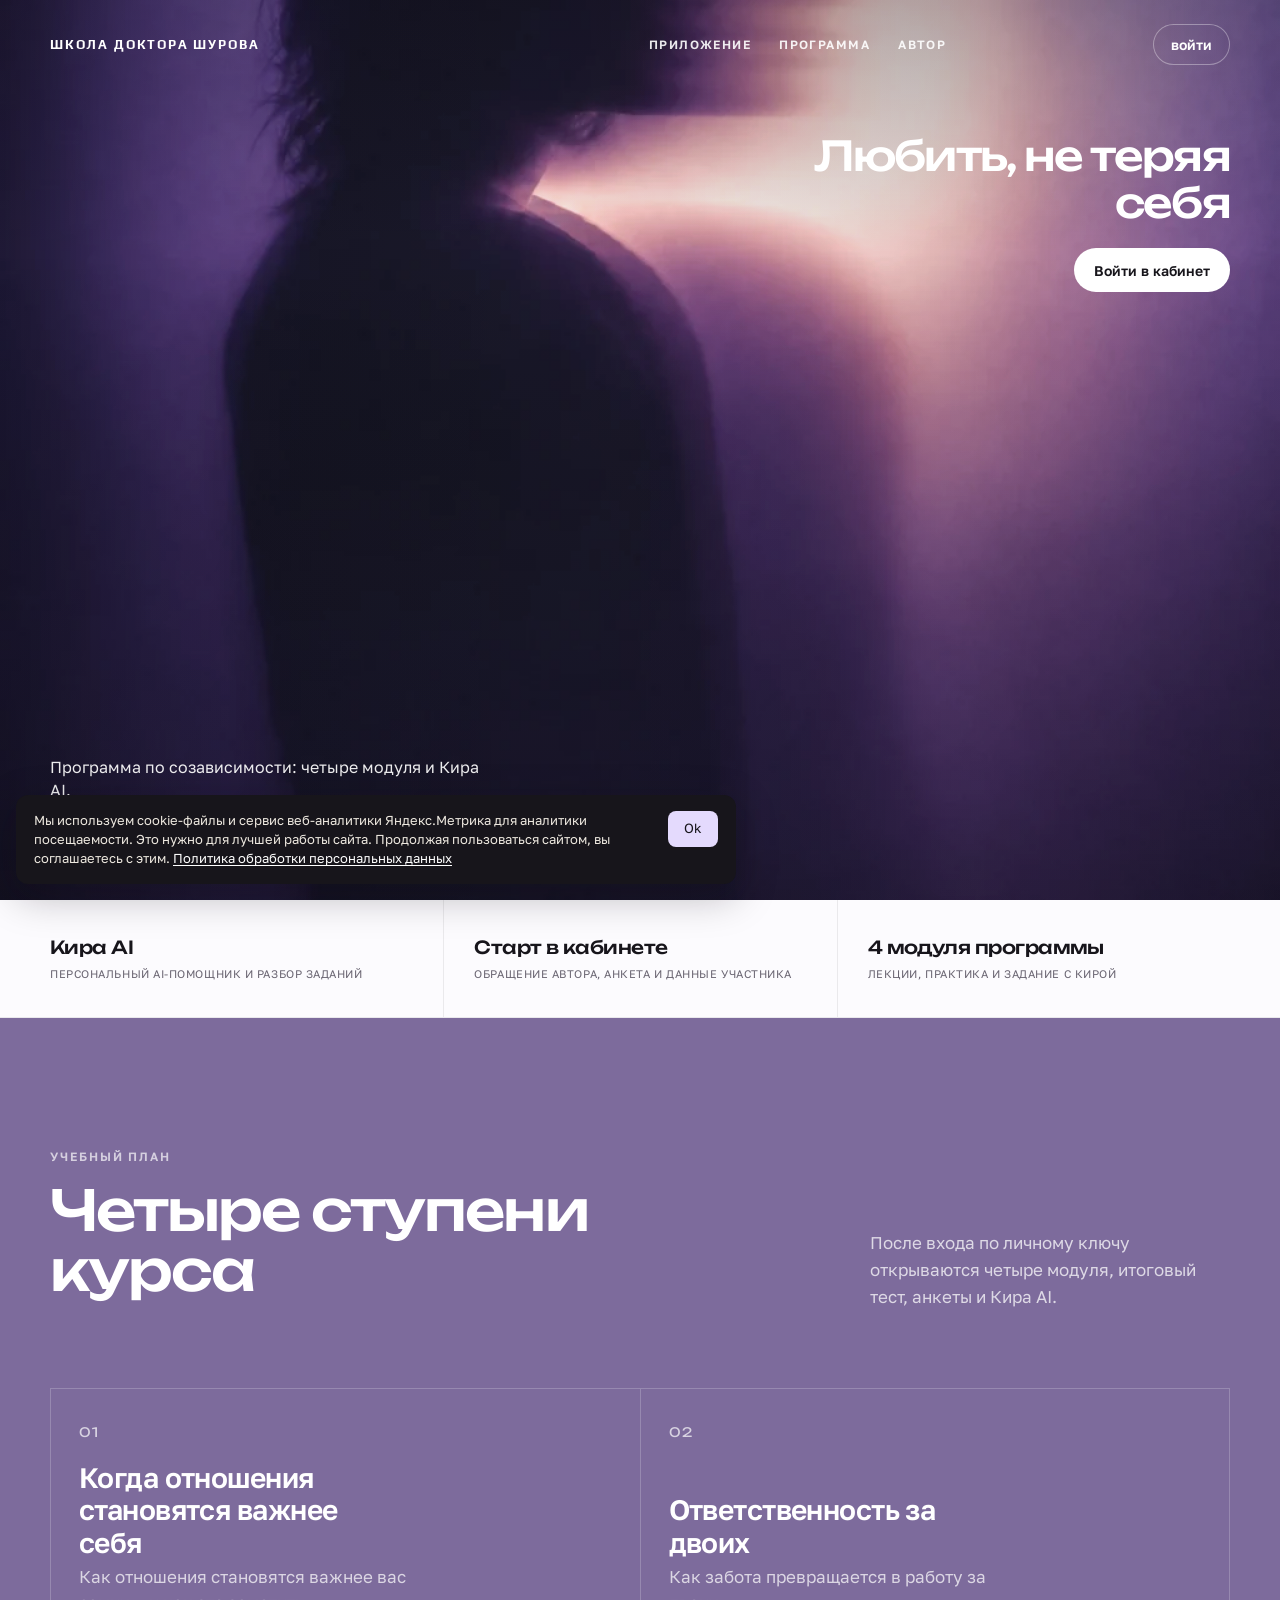
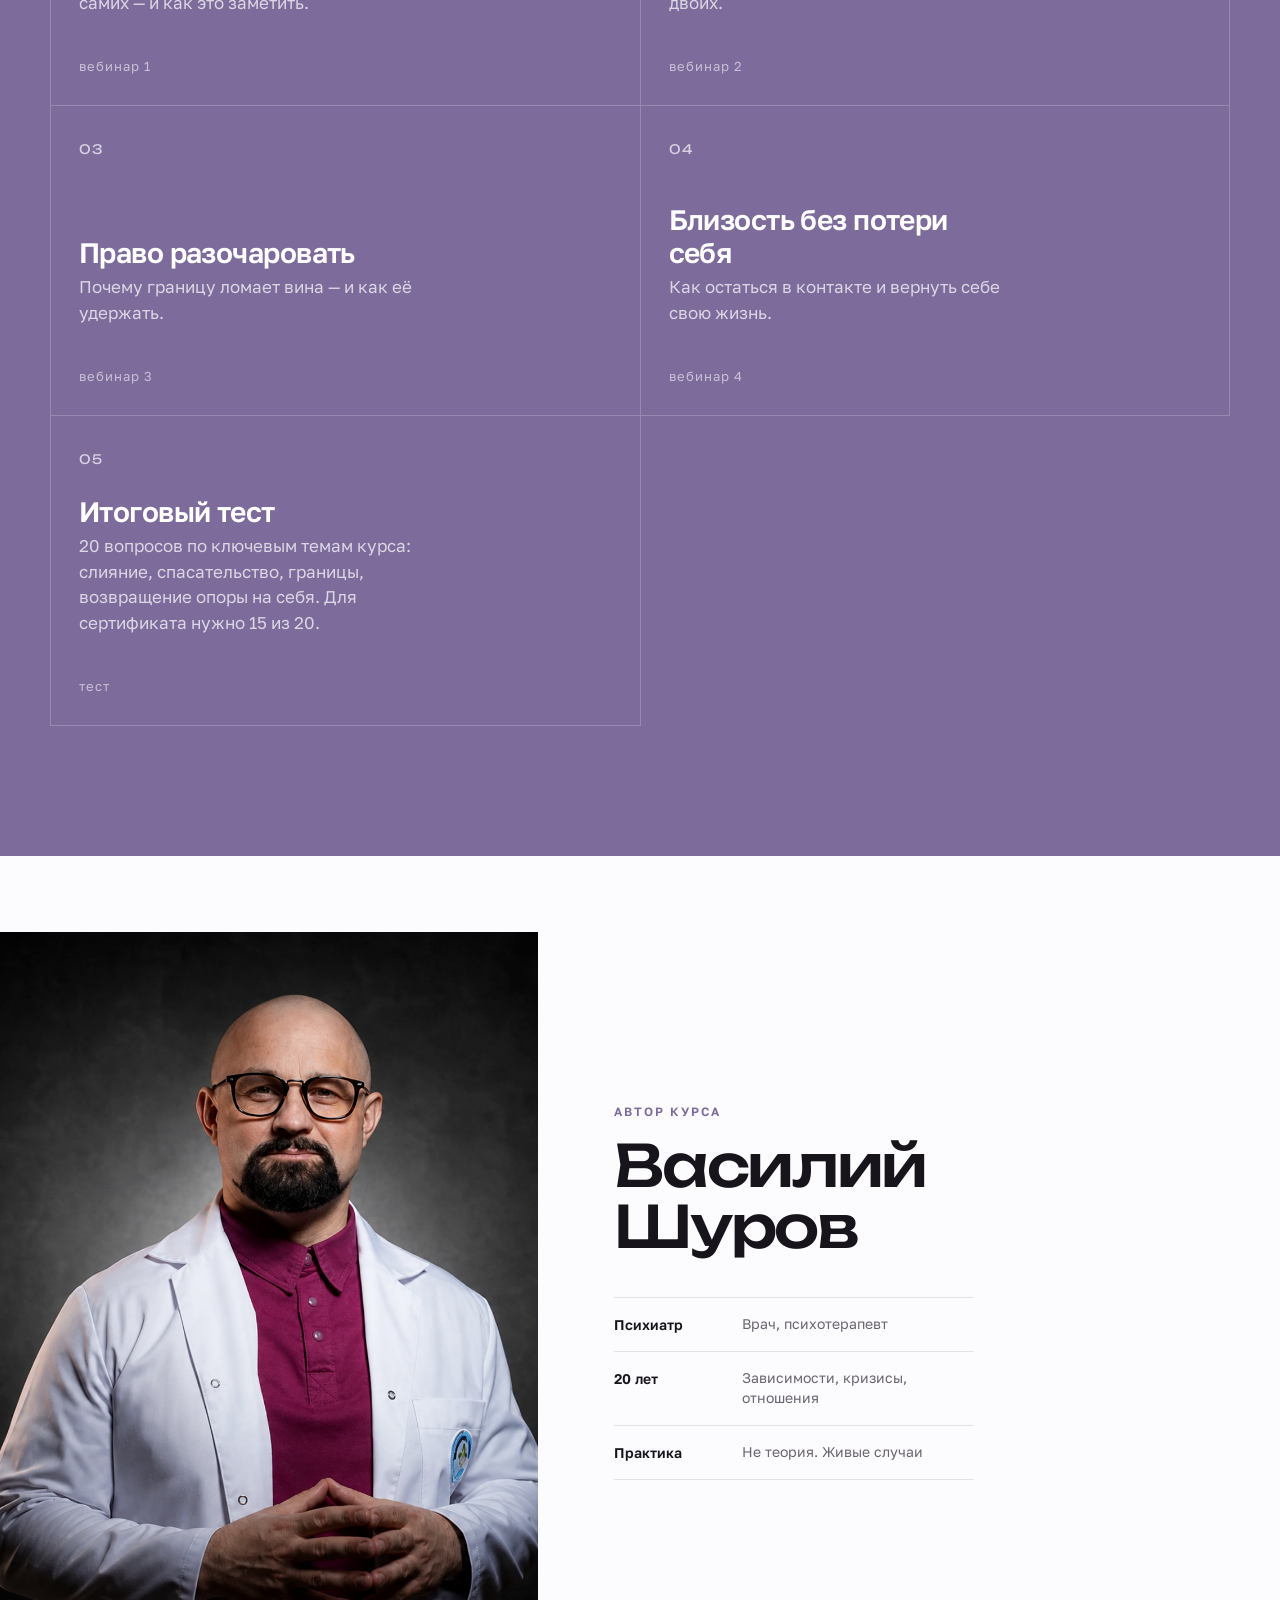
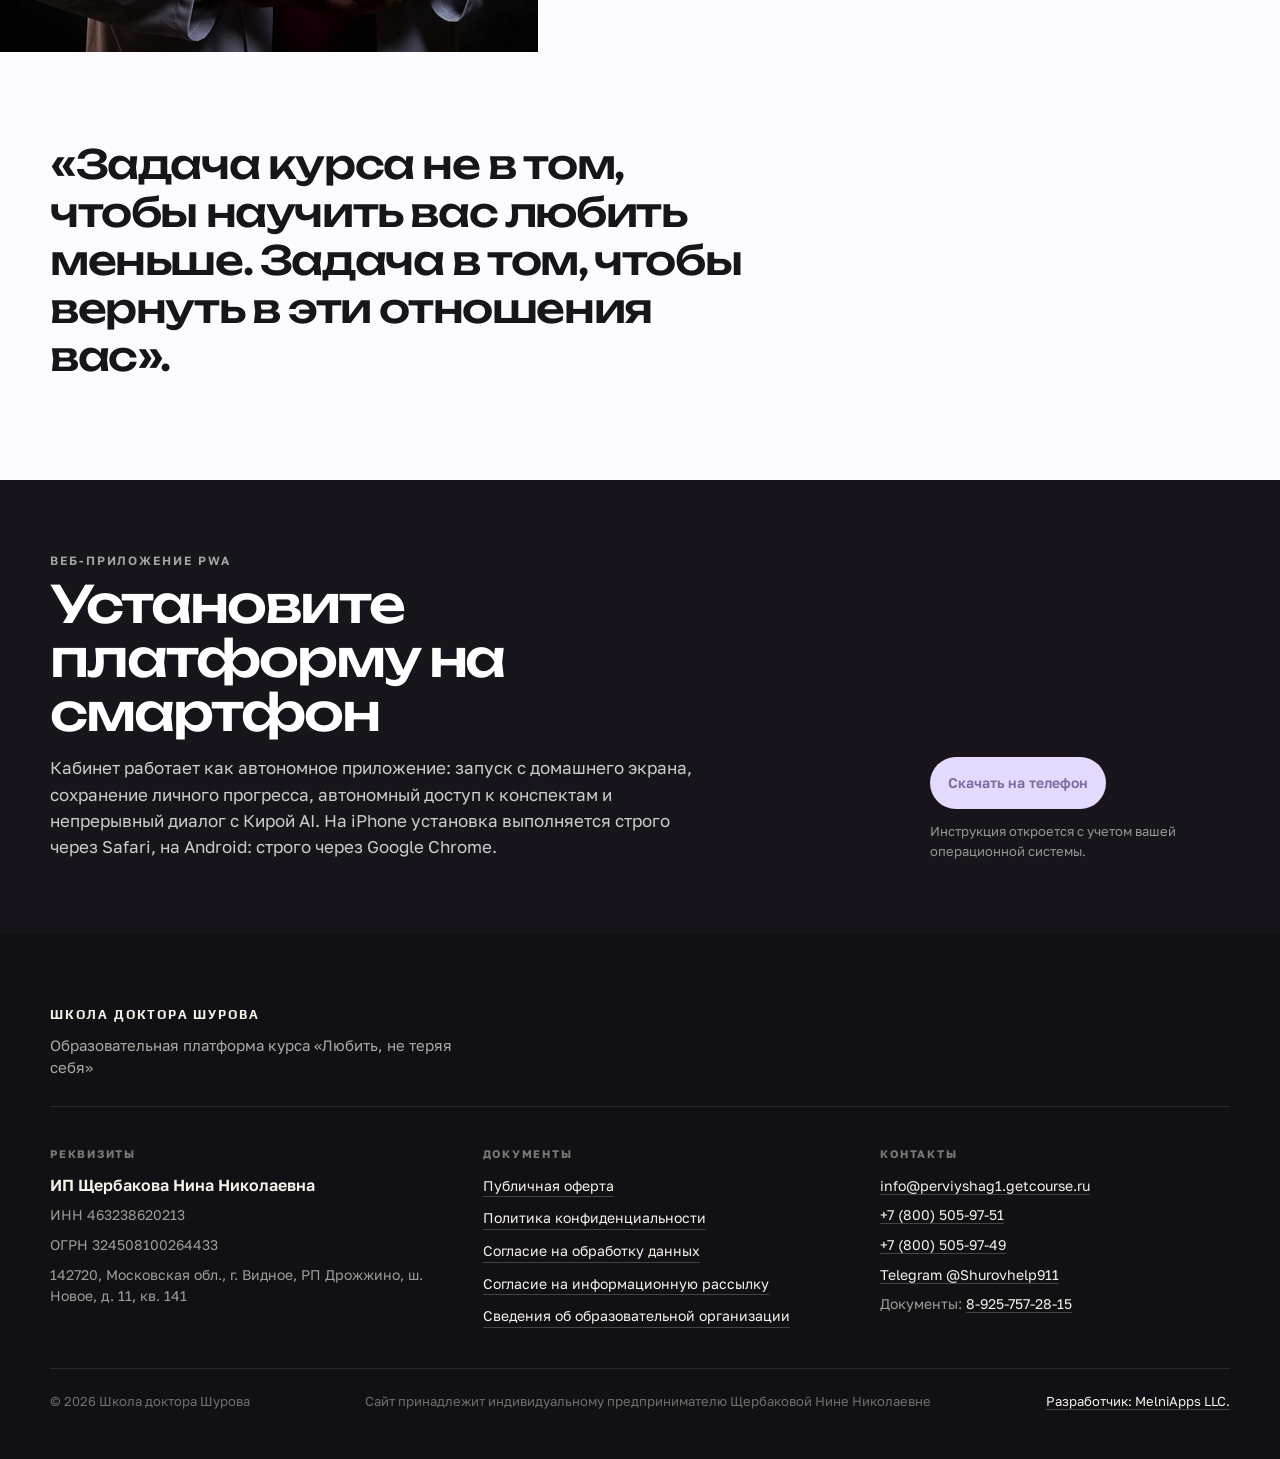
==== index.html @ 90d63944 "Держать поле ввода Киры над клавиатурой в PWA. Co-authored-by: Cursor <cursoragent@cursor.com>" ====
<!DOCTYPE html>
<html lang="ru">
<head>
  <meta charset="UTF-8" />
  <meta name="viewport" content="width=device-width, initial-scale=1.0, viewport-fit=cover, interactive-widget=resizes-content" />
  <link rel="preload" as="image" href="assets/hello-loop.jpg" />
  <link rel="preload" as="video" href="assets/hello-loop.mp4" type="video/mp4" />
  <meta name="theme-color" content="#ffffff" />
  <meta name="application-name" content="Школа Шурова" />
  <meta name="mobile-web-app-capable" content="yes" />
  <meta name="apple-mobile-web-app-capable" content="yes" />
  <meta name="apple-mobile-web-app-status-bar-style" content="default" />
  <meta name="apple-mobile-web-app-title" content="Школа Шурова" />
  <title>Школа доктора Шурова. Образовательная платформа</title>
  <meta name="description" content="Личный кабинет курса «Любить, не теряя себя»: четыре модуля, Кира AI и разбор домашних заданий." />
  <meta property="og:type" content="website" />
  <meta property="og:locale" content="ru_RU" />
  <meta property="og:site_name" content="Школа доктора Шурова" />
  <meta property="og:title" content="Любить, не теряя себя. Школа доктора Шурова" />
  <meta property="og:description" content="Личный кабинет курса. Четыре модуля, Кира AI и разбор домашних заданий." />
  <meta property="og:url" content="https://doctorshurov.ru/" />
  <meta property="og:image" content="https://doctorshurov.ru/og.jpg?v=3" />
  <meta property="og:image:secure_url" content="https://doctorshurov.ru/og.jpg?v=3" />
  <meta property="og:image:type" content="image/jpeg" />
  <meta property="og:image:width" content="1200" />
  <meta property="og:image:height" content="630" />
  <meta property="og:image:alt" content="Курс «Любить, не теряя себя». Школа доктора Шурова" />
  <meta name="twitter:card" content="summary_large_image" />
  <meta name="twitter:title" content="Любить, не теряя себя. Школа доктора Шурова" />
  <meta name="twitter:description" content="Личный кабинет курса. Четыре модуля, Кира AI и разбор домашних заданий." />
  <meta name="twitter:image" content="https://doctorshurov.ru/og.jpg?v=3" />
  <link rel="image_src" href="https://doctorshurov.ru/og.jpg?v=3" />
  <link rel="preconnect" href="https://fonts.googleapis.com" />
  <link rel="preconnect" href="https://fonts.gstatic.com" crossorigin />
  <script>
    (function () {
      if (location.hostname === "www.doctorshurov.ru") {
        location.replace("https://doctorshurov.ru/" + location.search + location.hash);
      }
    })();
    document.addEventListener("click", function (e) {
      var t = e.target && e.target.closest && e.target.closest("#logout");
      if (!t) return;
      try { localStorage.clear(); } catch (err) {}
      try { sessionStorage.clear(); } catch (err) {}
    }, true);
    (function () {
      function stop(e) { e.preventDefault(); }
      ["gesturestart", "gesturechange", "gestureend"].forEach(function (type) {
        document.addEventListener(type, stop, { passive: false });
      });
      var last = 0;
      document.addEventListener("touchend", function (e) {
        var now = Date.now();
        if (now - last < 350) stop(e);
        last = now;
      }, { passive: false });
    })();
  </script>
  <script src="config.js?v=7"></script>
  <link rel="manifest" href="/manifest.webmanifest" />
  <link rel="apple-touch-icon" sizes="180x180" href="/apple-touch-icon.png" />
  <link rel="apple-touch-icon" sizes="180x180" href="/assets/apple-touch-icon.png" />
  <link rel="icon" type="image/png" sizes="192x192" href="/assets/pwa-192.png" />
  <link href="https://fonts.googleapis.com/css2?family=Golos+Text:wght@400;500;600;700&family=Play:wght@400;700&family=Unbounded:wght@400;500;600;700&display=swap" rel="stylesheet" />
  <link rel="stylesheet" href="styles.css?v=76" />
</head>
<body>
  <div id="app"></div>
  <div class="pwa-layer" id="pwaLayer" hidden>
    <div class="pwa-sheet" role="dialog" aria-modal="true" aria-labelledby="pwaTitle">
      <button class="pwa-x" type="button" id="pwaClose" aria-label="Закрыть">закрыть</button>
      <p class="kicker">Автономное веб-приложение</p>
      <h2 id="pwaTitle">Установка платформы на смартфон</h2>
      <p class="pwa-lead">Кабинет работает как автономное веб-приложение: иконка на домашнем экране, полноэкранный режим, сохранение ответов и непрерывная работа с AI-тьютором Кирой AI.</p>
      <button class="btn" type="button" id="pwaNative" hidden>Установить сейчас</button>
      <p class="pwa-on-note" id="pwaStandalone" hidden>Платформа уже запущена как приложение с домашнего экрана.</p>
      <div class="pwa-cols">
        <article class="pwa-card" data-os="ios">
          <p class="pwa-os">iPhone · строго браузер Safari</p>
          <ol>
            <li>Откройте страницу в <b>Safari</b> (не Chrome, не внутри Telegram или других приложений).</li>
            <li>Нажмите кнопку <b>Поделиться</b> в нижней панели: квадрат со стрелкой вверх.</li>
            <li>Пролистайте меню и выберите <b>На экран «Домой»</b>.</li>
            <li>Включите переключатель <b>Открыть как веб-приложение</b> — без него iPhone откроет обычный Safari со строками браузера.</li>
            <li>Подтвердите кнопкой <b>Добавить</b> вверху справа.</li>
            <li>Закройте Safari и запускайте только иконку с домашнего экрана.</li>
          </ol>
        </article>
        <article class="pwa-card" data-os="android">
          <p class="pwa-os">Android · строго браузер Chrome</p>
          <ol>
            <li>Откройте страницу в <b>Google Chrome</b> (не во встроенном браузере соцсетей).</li>
            <li>Нажмите меню <b>три точки</b> в правом верхнем углу экрана.</li>
            <li>Выберите пункт <b>Установить приложение</b> или <b>Добавить на главный экран</b>.</li>
            <li>Подтвердите действие кнопкой <b>Установить</b>.</li>
            <li>Иконка программы появится среди ваших приложений на смартфоне.</li>
          </ol>
        </article>
      </div>
    </div>
  </div>
  <div class="cookie-bar" id="cookieBar" hidden>
    <p>Мы используем cookie-файлы и сервис веб-аналитики Яндекс.Метрика для аналитики посещаемости. Это нужно для лучшей работы сайта. Продолжая пользоваться сайтом, вы соглашаетесь с этим. <a href="https://tvoi-shag.online/docs/policy" target="_blank" rel="noopener">Политика обработки персональных данных</a></p>
    <button type="button" id="cookieOk">Ok</button>
  </div>
  <script src="course.js?v=24"></script>
  <script src="app.js?v=92"></script>
</body>
</html>
---- styles.css ----
:root {
  --aura: #c6b9ee;
  --violet: #7d6b9c;
  --violet-dark: #5c4b7a;
  --ink: #17151b;
  --mute: #6a6572;
  --line: rgba(23, 21, 27, 0.1);
  --line-dark: rgba(255, 255, 255, 0.14);
  --paper: #ffffff;
  --white: #f6f2ea;
  --snow: #fcfbfe;
  --night: #0e0c12;
  --fog: #eee9e0;
  --glass: rgba(15, 14, 18, 0.68);
  --display: "Unbounded", Arial, sans-serif;
  --serif: "Unbounded", Arial, sans-serif;
  --sans: "Golos Text", Arial, sans-serif;
  --gutter: max(32px, calc((100vw - 1180px) / 2));
}

* { box-sizing: border-box; }
html { scroll-behavior: smooth; overflow-x: hidden; background: #17151b; }
html:has(.app),
html:has(.app) body { background: #f7f4ee; }
html, body {
  margin: 0;
  min-height: 100%;
  color: var(--white);
  touch-action: pan-x pan-y;
}
body {
  font-family: var(--sans);
  font-size: 17px;
  line-height: 1.5;
  overflow-x: hidden;
  background: #17151b;
  -webkit-font-smoothing: antialiased;
  -webkit-text-size-adjust: 100%;
  overscroll-behavior-y: none;
}
button, input, textarea, select, a, label {
  font-family: inherit;
  font-weight: inherit;
  line-height: inherit;
  color: inherit;
  touch-action: manipulation;
}
input, textarea, select {
  font-size: 16px;
  touch-action: pan-y;
}
a { color: inherit; text-decoration: none; }
p { margin: 0 0 12px; }
h1, h2 {
  font-family: var(--display);
  font-weight: 500;
  letter-spacing: -0.04em;
  line-height: 1.08;
  margin: 0;
}
h3 {
  font-family: var(--sans);
  font-weight: 600;
  letter-spacing: -0.02em;
  line-height: 1.2;
  margin: 0;
}

.inner { width: min(920px, calc(100% - 48px)); margin: 0 auto; }
.kicker {
  margin: 0 0 14px;
  font-size: 12px;
  letter-spacing: 0.16em;
  text-transform: uppercase;
  color: var(--aura);
  font-weight: 600;
}
.lead { max-width: 34em; color: rgba(246, 243, 255, 0.78); }
.fine { font-size: 13px; color: var(--mute); }
.fine a { text-decoration: underline; text-underline-offset: 3px; }

.hero {
  position: relative;
  min-height: 100vh;
  min-height: 100dvh;
  display: flex;
  flex-direction: column;
  align-items: center;
  justify-content: space-between;
  padding: 22px 16px 28px;
  overflow: hidden;
  color: #fff;
}
.hero-bg {
  position: absolute;
  inset: 0;
  width: 100%;
  height: 100%;
  object-fit: cover;
  object-position: 55% 40%;
}
.hero-shade {
  position: absolute;
  inset: 0;
  background:
    linear-gradient(180deg, rgba(10, 9, 14, 0.28) 0%, rgba(10, 9, 14, 0.18) 40%, rgba(10, 9, 14, 0.62) 100%),
    linear-gradient(90deg, rgba(176, 166, 223, 0.18), transparent 42%);
}
.glass, .hero-center, .dock { position: relative; z-index: 1; }

.glass {
  display: flex;
  align-items: center;
  gap: 22px;
  padding: 10px 10px 10px 20px;
  border-radius: 999px;
  background: rgba(255, 255, 255, 0.14);
  backdrop-filter: blur(18px);
  -webkit-backdrop-filter: blur(18px);
  box-shadow: inset 0 0 0 1px rgba(255, 255, 255, 0.22);
}
.brand { font-weight: 600; letter-spacing: -0.02em; }
.glass nav { display: flex; gap: 18px; font-size: 14px; color: rgba(255, 255, 255, 0.86); }
.glass nav a:hover { color: #fff; }

.hero-center { text-align: center; padding: 8vh 16px 0; }
.hero-center h1 {
  font-size: clamp(48px, 8vw, 104px);
  font-weight: 500;
  color: #fff;
  text-shadow: 0 8px 40px rgba(10, 9, 14, 0.35);
}
.hero-center em {
  font-style: italic;
  font-weight: 500;
}
.hero-center p {
  margin: 18px 0 0;
  font-size: 16px;
  color: rgba(255, 255, 255, 0.86);
}

.dock {
  display: flex;
  align-items: center;
  gap: 10px;
  width: min(560px, calc(100% - 24px));
  padding: 8px 8px 8px 20px;
  border-radius: 999px;
  background: rgba(14, 13, 18, 0.58);
  backdrop-filter: blur(20px);
  -webkit-backdrop-filter: blur(20px);
  box-shadow: inset 0 0 0 1px rgba(255, 255, 255, 0.14);
}
.dock p { margin: 0; flex: 1; font-size: 14px; color: rgba(255, 255, 255, 0.8); }
.dock input {
  flex: 1;
  min-width: 0;
  border: 0;
  background: transparent;
  outline: none;
  color: #fff;
  padding: 10px 0;
  font-size: 16px;
}
.dock input::placeholder { color: rgba(255, 255, 255, 0.55); }

.btn {
  display: inline-flex;
  align-items: center;
  justify-content: center;
  border: 0;
  border-radius: 999px;
  min-height: 42px;
  padding: 10px 18px;
  background: var(--ink);
  color: #fff;
  font-size: 14px;
  font-weight: 600;
  cursor: pointer;
  white-space: nowrap;
}
.btn.light { background: #fff; color: var(--ink); }
.btn.light:hover { background: var(--aura); }
.btn.ghost {
  background: transparent;
  color: #fff;
  box-shadow: inset 0 0 0 1px rgba(255, 255, 255, 0.35);
}
.btn.ghost:hover { background: rgba(255, 255, 255, 0.12); }
.btn:disabled { opacity: 0.45; cursor: default; }

.strip { background: var(--night); }
.strip .inner {
  display: grid;
  grid-template-columns: repeat(3, 1fr);
  gap: 0;
  padding: 28px 0;
}
.strip p { margin: 0; color: var(--mute); font-size: 14px; }
.strip b { color: var(--white); font-weight: 600; }

.block { padding: 88px 0; background: var(--paper); }
.block.dim { background: #12111a; }
.block h2 { font-size: clamp(36px, 5vw, 64px); max-width: 14ch; margin-bottom: 18px; }

.voices { list-style: none; padding: 0; margin: 36px 0 0; }
.voices li {
  padding: 20px 0;
  border-top: 1px solid var(--line);
  font-family: var(--serif);
  font-size: clamp(22px, 3vw, 32px);
  font-style: italic;
  line-height: 1.25;
  max-width: 20em;
}
.voices li:last-child { border-bottom: 1px solid var(--line); }

.mods { list-style: none; padding: 0; margin: 40px 0 0; }
.mods li {
  display: grid;
  grid-template-columns: 56px 1fr;
  gap: 18px;
  padding: 22px 0;
  border-top: 1px solid var(--line);
}
.mods li:last-child { border-bottom: 1px solid var(--line); }
.mods span { font-size: 13px; color: var(--aura); letter-spacing: 0.08em; padding-top: 6px; }
.mods h3 { font-size: 28px; margin-bottom: 6px; }
.mods p { margin: 0; color: var(--mute); }

.foot { padding: 28px 0 40px; color: var(--mute); font-size: 13px; }
.foot .inner { display: flex; justify-content: space-between; gap: 16px; }

.nav.thin {
  display: flex;
  align-items: center;
  justify-content: space-between;
  padding: 20px 24px;
}
.nav.thin .brand { color: var(--white); }
.text-link {
  border: 0;
  background: none;
  padding: 0;
  font-size: 13px;
  color: var(--mute);
  cursor: pointer;
}
.step-count { font-size: 12px; letter-spacing: 0.12em; text-transform: uppercase; color: var(--mute); }

.flow { min-height: 100vh; display: flex; flex-direction: column; background: var(--paper); color: var(--white); }
.flow-bar { height: 2px; background: rgba(255, 255, 255, 0.08); }
.flow-bar > i { display: block; height: 100%; background: var(--aura); }
.flow-main { width: min(680px, calc(100% - 40px)); margin: 48px auto 80px; }
.flow-main h1 { font-size: clamp(40px, 7vw, 72px); margin-bottom: 16px; }
.flow-main .lead { color: var(--mute); }
.flow .btn { background: var(--aura); color: var(--ink); }
.flow .btn.ghost { background: transparent; color: var(--white); box-shadow: inset 0 0 0 1px rgba(255,255,255,0.25); }
.actions {
  display: flex;
  flex-direction: row-reverse;
  flex-wrap: wrap;
  justify-content: flex-end;
  align-items: center;
  gap: 8px 18px;
  margin-top: 8px;
}
.flow .actions .text-link {
  min-height: 44px;
  color: rgba(246, 242, 234, 0.62);
}

.stack-form { display: flex; flex-direction: column; gap: 16px; margin-top: 28px; }
.stack-form label {
  display: flex;
  flex-direction: column;
  gap: 8px;
  font-size: 12px;
  letter-spacing: 0.12em;
  text-transform: uppercase;
  color: var(--mute);
}
.stack-form input,
.hw textarea,
.chat-in input {
  width: 100%;
  border: 0;
  border-bottom: 1px solid rgba(255, 255, 255, 0.22);
  border-radius: 0;
  padding: 12px 0;
  background: transparent;
  outline: none;
}
.choices { display: flex; flex-direction: column; gap: 8px; }
.choice {
  text-align: left;
  padding: 18px 16px;
  background: rgba(255, 255, 255, 0.04);
  border: 1px solid var(--line);
  border-radius: 16px;
  cursor: pointer;
}
.choice strong { display: block; font-size: 18px; margin-bottom: 4px; }
.choice span { display: block; font-size: 14px; color: var(--mute); }
.choice.on { background: var(--aura); color: var(--ink); border-color: var(--aura); }
.choice.on span { color: var(--ink); }
.price-line { font-family: var(--serif); font-size: 48px; margin: 8px 0 16px; }
.pay-points { list-style: none; padding: 0; margin: 0 0 28px; color: var(--mute); }

.app { min-height: 100vh; display: flex; flex-direction: column; background: #f6f3ff; color: var(--ink); }
.body { display: grid; grid-template-columns: 280px 1fr; flex: 1; }
.top {
  display: flex;
  align-items: center;
  gap: 20px;
  padding: 16px 24px;
  background: var(--night);
  color: var(--fog);
}
.top .brand { color: var(--fog); }
.top-titles { margin-right: auto; font-size: 13px; color: rgba(246, 243, 255, 0.7); }
.text-link.light { color: var(--fog); }

.side {
  background: #fff;
  border-right: 1px solid rgba(22, 20, 31, 0.08);
  padding: 22px 16px 36px;
}
.userbar { font-size: 12px; color: var(--mute); padding: 0 8px 16px; }
.progress { margin: 0 8px 22px; }
.progress .meta {
  display: flex;
  justify-content: space-between;
  font-size: 11px;
  letter-spacing: 0.08em;
  text-transform: uppercase;
  color: var(--mute);
  margin-bottom: 8px;
}
.bar { height: 3px; background: rgba(22, 20, 31, 0.1); }
.bar > i { display: block; height: 100%; background: var(--aura); }
.nav-mod { padding: 12px 8px 16px; border-top: 1px solid rgba(22, 20, 31, 0.08); }
.nav-mod .n { font-size: 11px; letter-spacing: 0.1em; text-transform: uppercase; color: var(--mute); }
.nav-mod .t { font-family: var(--serif); font-size: 20px; margin: 6px 0 10px; }
.lessons a { display: flex; align-items: center; gap: 10px; padding: 8px 0; font-size: 14px; }
.lessons a.on { font-weight: 700; }
.dot {
  width: 8px; height: 8px;
  border-radius: 50%;
  background: transparent;
  box-shadow: inset 0 0 0 1px var(--ink);
  flex: 0 0 8px;
}
.dot.done { background: var(--aura); box-shadow: none; }
.side-foot { padding: 16px 8px; }
.side-foot a { font-size: 13px; }
.side-foot a.on { font-weight: 700; }
.portrait { margin: 16px 8px 0; }
.portrait img {
  display: block;
  width: 100%;
  height: 200px;
  object-fit: cover;
  object-position: 50% 12%;
}
.portrait .cap { padding: 10px 0 0; font-size: 12px; color: var(--mute); }
.portrait .cap b { display: block; color: var(--ink); margin-bottom: 2px; }

.main { padding: 36px 48px 80px; max-width: 860px; }
.crumb { font-size: 12px; letter-spacing: 0.12em; text-transform: uppercase; color: var(--mute); margin: 0 0 12px; }
.main h2 { font-size: clamp(32px, 4vw, 48px); margin-bottom: 10px; }
.lede { color: var(--mute); margin: 0 0 28px; }

.video {
  aspect-ratio: 16 / 9;
  background: var(--night);
  color: var(--fog);
  display: grid;
  place-items: center;
  margin-bottom: 36px;
  position: relative;
  border-radius: 18px;
  overflow: hidden;
}
.video.is-live { display: block; }
.video.is-live::before,
.video.is-live .play,
.video.is-live .video-meta {
  content: none;
  display: none !important;
  pointer-events: none;
}
.video.is-live video {
  position: relative;
  z-index: 3;
  display: block;
  width: 100%;
  height: auto;
  min-height: 180px;
  aspect-ratio: 16 / 9;
  object-fit: cover;
  background: #1a1418;
  pointer-events: auto;
}
.video.is-live video::-webkit-media-controls-download-button,
.video.is-live video::-internal-media-controls-download-button {
  display: none !important;
}
.video .play {
  position: absolute;
  top: 50%;
  left: 50%;
  width: 72px;
  height: 72px;
  margin: -36px 0 0 -36px;
  border: 1px solid rgba(255, 255, 255, 0.7);
  border-radius: 50%;
  display: grid;
  place-items: center;
  background: rgba(255, 255, 255, 0.08);
  backdrop-filter: blur(12px);
  -webkit-backdrop-filter: blur(12px);
  color: var(--fog);
  z-index: 2;
}
.video .play svg {
  width: 22px;
  height: 22px;
  margin-left: 3px;
  fill: currentColor;
}
.video .play::before { content: none; }
.video .cap {
  position: absolute; left: 20px; bottom: 16px;
  margin: 0;
  font-size: 12px;
  letter-spacing: 0.1em;
  text-transform: uppercase;
}

.section { margin-bottom: 40px; }
.section h3 { font-size: 28px; margin-bottom: 14px; }
.lecture p { margin: 0 0 16px; font-size: 17px; line-height: 1.7; max-width: 40em; }

.hw { padding-top: 8px; }
.hw .ask,
.hw-kira-page .ask { font-size: 18px; margin: 0 0 8px; }
.hw .hint,
.hw-kira-page .hint { font-size: 14px; color: var(--mute); margin: 0 0 16px; }
.hw-kira-page .chat-log { min-height: 240px; }
.hw textarea {
  min-height: 140px;
  resize: vertical;
  border: 1px solid rgba(22, 20, 31, 0.12);
  padding: 12px;
  color: var(--ink);
}
.app .chat-in input,
.app .stack-form input { color: var(--ink); border-bottom-color: rgba(22, 20, 31, 0.16); }
.row { display: flex; gap: 10px; flex-wrap: wrap; margin-top: 14px; }
.app .btn { background: var(--ink); color: #fff; }
.app .btn.ghost { background: transparent; color: var(--ink); box-shadow: inset 0 0 0 1px rgba(22, 20, 31, 0.2); }
.review { margin-top: 22px; padding-top: 18px; border-top: 1px solid rgba(22, 20, 31, 0.08); }
.review .tag { font-size: 12px; letter-spacing: 0.12em; text-transform: uppercase; margin-bottom: 8px; color: var(--mute); }

.chat-wrap { border-top: 1px solid rgba(22, 20, 31, 0.08); min-height: 58vh; display: flex; flex-direction: column; }
.chat-log { flex: 1; overflow: auto; padding: 22px 0; display: flex; flex-direction: column; gap: 14px; }
.msg { max-width: 72%; }
.msg .who { font-size: 11px; letter-spacing: 0.08em; text-transform: uppercase; color: var(--mute); margin-bottom: 4px; }
.msg .bubble { background: #fff; padding: 10px 12px; border-radius: 14px; white-space: pre-wrap; }
.msg.me { align-self: flex-end; text-align: right; }
.msg.me .bubble { background: var(--ink); color: var(--fog); }
.msg-next {
  display: inline-flex;
  align-items: center;
  margin-top: 8px;
  padding: 7px 12px;
  border-radius: 999px;
  background: #e7e0f7;
  color: #3d344f;
  font-size: 13px;
  font-weight: 600;
  line-height: 1.2;
}
.chat-in { display: flex; gap: 10px; padding: 14px 0; border-top: 1px solid rgba(22, 20, 31, 0.08); }
.gpt-in { border-top: 0; padding-top: 8px; }
.gpt-box {
  display: flex;
  flex-wrap: nowrap;
  align-items: flex-end;
  gap: 8px;
  width: 100%;
  padding: 10px 10px 10px 16px;
  border-radius: 22px;
  background: #fff;
  box-shadow: 0 0 0 1px rgba(23, 21, 27, 0.1);
}
.gpt-box textarea {
  flex: 1 1 auto;
  width: 0;
  min-width: 0;
  min-height: 24px;
  max-height: 140px;
  margin: 0;
  padding: 6px 0;
  border: 0;
  resize: none;
  background: transparent;
  color: var(--ink);
  font-size: 16px;
  line-height: 1.4;
  outline: none;
}
.gpt-send {
  flex: 0 0 36px;
  width: 36px;
  height: 36px;
  border: 0;
  border-radius: 50%;
  background: #17151b;
  color: #fff;
  display: grid;
  place-items: center;
  cursor: pointer;
  padding: 0;
}
.gpt-send svg { width: 18px; height: 18px; }

@media (max-width: 860px) {
  .glass nav { display: none; }
  .hero-center { padding-top: 12vh; }
  .strip .inner { grid-template-columns: 1fr; gap: 12px; }
  .body { grid-template-columns: 1fr; }
  .main { padding: 24px 18px 64px; }
  .portrait { display: none; }
  .dock { width: calc(100% - 16px); }
}

/* 2026 editorial system */
html, body { background: var(--snow); color: var(--ink); }
.site { overflow: clip; }
.inner { width: min(1180px, calc(100% - 64px)); }
.brand-lockup { display: inline-flex; align-items: center; gap: 12px; min-width: 0; }
.brand-mark {
  width: 42px;
  height: 42px;
  display: grid;
  place-items: center;
  overflow: hidden;
  border-radius: 10px;
  background: rgba(255,255,255,.94);
}
.brand-mark img { width: 62px; height: auto; display: block; }
.brand-copy { display: flex; flex-direction: column; min-width: 0; }
.brand-copy b { font-size: 13px; line-height: 1.15; font-weight: 600; letter-spacing: -.01em; }
.brand-copy small { margin-top: 3px; font-size: 9px; line-height: 1; font-weight: 500; letter-spacing: .12em; text-transform: uppercase; opacity: .54; }
.brand-lockup.is-light { color: #fff; }

.hero {
  min-height: 100vh;
  min-height: 100dvh;
  align-items: stretch;
  padding: 0;
  isolation: isolate;
}
.hero-bg { object-position: 28% 50%; filter: saturate(1.05) contrast(1.04); }
.hero-shade {
  background:
    linear-gradient(90deg, rgba(8,6,12,.18) 0%, transparent 42%, rgba(8,6,12,.12) 100%),
    linear-gradient(180deg, rgba(8,6,12,.2) 0%, transparent 28%, rgba(8,6,12,.28) 100%);
}
.hero-east,
.hero-west { position: absolute; z-index: 2; }
.hero-east {
  top: 132px;
  right: max(40px, calc((100vw - 1180px) / 2));
  max-width: min(440px, 46vw);
  text-align: right;
}
.hero-east h1 {
  margin: 0 0 22px;
  max-width: none;
  font-size: clamp(26px, 2.8vw, 40px);
  font-weight: 500;
  line-height: 1.15;
  letter-spacing: -0.04em;
  text-shadow: none;
}
.hero-east .btn { min-height: 44px; padding: 10px 20px; }
.hero-west {
  left: max(40px, calc((100vw - 1180px) / 2));
  bottom: 48px;
  max-width: 420px;
}
.hero-west p {
  margin: 0 0 16px;
  font-size: 16px;
  line-height: 1.45;
  color: rgba(255,255,255,.9);
}
.chips { display: flex; flex-wrap: wrap; gap: 8px; }
.chips a,
.chips span {
  display: inline-flex;
  align-items: center;
  min-height: 34px;
  padding: 6px 12px;
  border-radius: 8px;
  background: rgba(10, 8, 14, .38);
  backdrop-filter: blur(14px);
  -webkit-backdrop-filter: blur(14px);
  color: #fff;
  font-size: 13px;
  font-weight: 500;
}
.chips a:hover { background: rgba(10, 8, 14, .55); }
.glass {
  position: fixed;
  top: 0;
  left: 0;
  right: 0;
  z-index: 20;
  width: 100%;
  margin: 0;
  justify-content: space-between;
  padding: 22px max(32px, calc((100vw - 1180px) / 2));
  border-radius: 0;
  background: transparent;
  border: 0;
  box-shadow: none;
  backdrop-filter: none;
  -webkit-backdrop-filter: none;
  transition: background .35s ease, padding .35s ease;
}
.glass.is-scrolled {
  padding-block: 14px;
  background: #fff;
  color: var(--ink);
  box-shadow: 0 1px 0 rgba(23, 21, 27, .08);
}
.glass.is-scrolled .brand-lockup,
.glass.is-scrolled .brand-copy { color: var(--ink); }
.glass.is-scrolled .brand-mark img { filter: none; }
.glass.is-scrolled nav { color: var(--ink); }
.glass.is-scrolled nav a:hover { color: var(--ink); }
.glass.is-scrolled nav a::after { background: var(--ink); }
.glass.is-scrolled .btn.ghost {
  color: var(--ink);
  box-shadow: inset 0 0 0 1px rgba(23, 21, 27, .22);
}
.glass.is-scrolled .btn.ghost:hover { background: rgba(23, 21, 27, .05); }
.glass .brand { margin-right: auto; }
.glass .brand-mark { background: transparent; }
.glass .brand-mark img { filter: brightness(0) invert(1); }
.glass nav { margin: 0 auto; gap: 30px; }
.glass nav a { position: relative; font-size: 12px; letter-spacing: .02em; }
.glass nav a::after { content: ""; position: absolute; left: 0; right: 100%; bottom: -5px; height: 1px; background: #fff; transition: right .25s ease; }
.glass nav a:hover::after { right: 0; }
.glass .btn { min-height: 40px; padding-inline: 17px; }

.btn i { margin-left: 10px; font-style: normal; font-size: 16px; font-weight: 400; }

.strip {
  background: var(--snow);
  color: var(--ink);
  border-top: 0;
  border-bottom: 1px solid rgba(23, 21, 27, .08);
}
.strip .inner { padding: 0; }
.strip p {
  display: flex;
  flex-direction: column;
  gap: 5px;
  padding: 34px 30px;
  border-left: 1px solid rgba(23, 21, 27, .08);
  color: var(--mute);
}
.strip p:first-child { border-left: 0; padding-left: 0; }
.strip p:last-child { border-right: 0; padding-right: 0; }
.strip b { font-family: var(--display); font-size: 18px; font-weight: 500; letter-spacing: -.03em; color: var(--ink); }
.strip span { font-size: 11px; letter-spacing: .05em; text-transform: uppercase; color: var(--mute); }

.welcome-film {
  padding: 104px 0 88px;
  background: #17151b;
  color: #eee9e0;
}
.welcome-film .inner {
  width: min(1100px, calc(100% - 48px));
  margin: 0 auto;
}
.welcome-film .kicker {
  margin: 0 0 14px;
  color: #e4dafd;
}
.welcome-film h2 {
  max-width: 14ch;
  margin: 0;
  font-family: var(--display);
  font-size: clamp(36px, 4.4vw, 56px);
  line-height: 1.08;
  letter-spacing: -.035em;
  color: #f6f2ea;
}
.welcome-film .lead {
  max-width: 36em;
  margin: 16px 0 32px;
  color: rgba(246, 242, 234, .68);
  font-size: 16px;
  line-height: 1.55;
}
.welcome-film .video { margin: 0; }

.block {
  padding: 130px 0;
  background: var(--snow);
  color: var(--ink);
}
.block .kicker { color: var(--violet); }
.block .lead { color: #5b5663; }
.block h2 { font-size: clamp(36px, 4.4vw, 56px); line-height: 1.08; letter-spacing: -.035em; color: var(--ink); }
.audience {
  padding: 96px 0 110px;
  background: var(--snow);
  color: var(--ink);
}
.audience .kicker { margin: 0 0 18px; color: var(--violet); }
.audience-head {
  display: grid;
  grid-template-columns: minmax(0, 1.2fr) minmax(220px, .7fr);
  gap: 48px;
  align-items: end;
  margin-bottom: 56px;
}
.audience-note {
  margin: 0;
  max-width: 28em;
  font-size: 15px;
  line-height: 1.55;
  color: #6a6570;
}
.audience h2 {
  max-width: 12ch;
  margin: 0;
  font-size: clamp(32px, 4.4vw, 54px);
}
.audience-voices {
  list-style: none;
  margin: 0;
  padding: 0;
  border-top: 1px solid rgba(23, 21, 27, .1);
}
.audience-voices li {
  display: grid;
  grid-template-columns: 72px minmax(0, 1fr);
  gap: 24px;
  align-items: baseline;
  padding: 26px 0;
  border-bottom: 1px solid rgba(23, 21, 27, .1);
}
.audience-voices span {
  font-family: var(--display);
  font-size: 13px;
  font-weight: 500;
  letter-spacing: -.02em;
  color: var(--violet);
}
.audience-voices p {
  margin: 0;
  max-width: 22em;
  font-size: clamp(20px, 2vw, 28px);
  font-weight: 500;
  line-height: 1.35;
}

.block.violet,
.closing {
  background: var(--violet);
  color: #fff;
}
.block.violet .kicker,
.closing .kicker { color: rgba(255,255,255,.68); }
.block.violet .lead,
.block.violet h2 { color: #fff; }
.program-head { display: grid; grid-template-columns: 1fr 360px; gap: 60px; align-items: end; }
.program-head p:last-child { margin: 0 0 8px; color: rgba(255,255,255,.74); line-height: 1.6; }
.mods {
  display: grid;
  grid-template-columns: repeat(2, 1fr);
  margin-top: 70px;
  border-top: 1px solid rgba(255,255,255,.2);
  border-left: 1px solid rgba(255,255,255,.2);
}
.mods li,
.module-card {
  position: relative;
  display: flex;
  flex-direction: column;
  min-height: 310px;
  padding: 28px;
  border: 0;
  border-right: 1px solid rgba(255,255,255,.2);
  border-bottom: 1px solid rgba(255,255,255,.2);
}
.mods li:last-child { border-bottom: 1px solid rgba(255,255,255,.2); }
.module-index { padding: 0; font-family: var(--display); font-size: 13px; color: rgba(255,255,255,.7) !important; }
.mods li > div { margin: auto 0 24px; }
.mods h3 { max-width: 16ch; font-size: clamp(22px, 2.2vw, 30px); line-height: 1.15; color: #fff; }
.mods p { max-width: 32ch; line-height: 1.5; color: rgba(255,255,255,.72) !important; }
.module-time { padding: 0 !important; color: rgba(255,255,255,.58) !important; }

.author { background: var(--snow); color: var(--ink); padding-top: 76px; }
.author-stage {
  display: grid;
  grid-template-columns: minmax(280px, 42vw) minmax(0, 1fr);
  min-height: 720px;
}
.author-shot {
  margin: 0;
  height: 100%;
  min-height: 720px;
  background: #1a171c;
  overflow: hidden;
}
.author-shot img {
  width: 100%;
  height: 100%;
  object-fit: cover;
  object-position: center 12%;
  filter: saturate(.82) contrast(1.04);
}
.author-meta {
  display: flex;
  flex-direction: column;
  justify-content: center;
  padding: clamp(48px, 8vw, 110px) clamp(32px, 6vw, 96px);
}
.author-meta .kicker { color: var(--violet); }
.author-meta h2 {
  margin: 0 0 40px;
  font-size: clamp(36px, 4.6vw, 58px);
  line-height: 1.05;
  letter-spacing: -.04em;
}
.author-facts {
  list-style: none;
  margin: 0;
  padding: 0;
  max-width: 360px;
}
.author-facts li {
  display: grid;
  grid-template-columns: 110px 1fr;
  gap: 18px;
  padding: 16px 0;
  border-top: 1px solid rgba(23, 21, 27, .1);
}
.author-facts li:last-child { border-bottom: 1px solid rgba(23, 21, 27, .1); }
.author-facts b { font-size: 14px; font-weight: 600; }
.author-facts span { font-size: 14px; line-height: 1.45; color: #6a6570; }
.author-quote {
  width: min(1180px, calc(100% - 64px));
  margin: 0 auto;
  padding: 88px 0 100px;
}
.author-quote p {
  margin: 0;
  max-width: 20ch;
  font-family: var(--display);
  font-size: clamp(24px, 3.2vw, 40px);
  font-style: normal;
  font-weight: 500;
  line-height: 1.2;
  letter-spacing: -.035em;
  color: var(--ink);
}

.closing {
  display: flex;
  min-height: min(78vh, 760px);
  padding: 0;
  background: var(--violet);
  color: #fff;
}
.closing-board {
  width: min(1180px, calc(100% - 64px));
  margin: auto;
  padding: 88px 0 48px;
  display: flex;
  flex-direction: column;
  min-height: inherit;
}
.closing .kicker { color: rgba(255,255,255,.68); margin-bottom: 22px; }
.closing h2 {
  max-width: 14ch;
  margin: 0;
  font-size: clamp(30px, 4.2vw, 52px);
  line-height: 1.12;
  letter-spacing: -.035em;
  color: #fff;
}
.closing-action {
  display: flex;
  align-items: center;
  justify-content: space-between;
  gap: 32px;
  margin-top: auto;
  padding-top: 48px;
  border-top: 1px solid rgba(255,255,255,.22);
}
.closing-action p {
  margin: 0;
  max-width: 28em;
  color: rgba(255,255,255,.8);
  line-height: 1.55;
}
.closing .btn.light { color: var(--violet); min-height: 52px; padding-inline: 26px; }
.closing .btn.light:hover { background: #f3eefc; color: var(--violet); }
.foot {
  padding: 34px 0;
  background: var(--snow);
  color: var(--mute);
  border-top: 1px solid rgba(23, 21, 27, .08);
}
.foot .inner { align-items: center; }
.wordmark,
.nav.thin .brand,
.app .top .brand,
.foot .wordmark {
  font-family: "Play", Arial, sans-serif;
  font-size: 13px;
  font-weight: 700;
  letter-spacing: 0.14em;
  text-transform: uppercase;
}
.app .top .brand,
.nav.thin .brand { color: #fff; }
.foot .wordmark { color: var(--ink); }

.legal-foot {
  padding: 72px 0 48px;
  background: #111014;
  color: rgba(246, 242, 234, 0.62);
  border-top: 0;
}
.legal-foot-inner {
  width: min(1180px, calc(100% - 64px));
  margin: 0 auto;
  font-size: 14px;
  line-height: 1.55;
  letter-spacing: 0;
  text-transform: none;
}
.legal-brand {
  margin: 0 0 40px;
  padding-bottom: 28px;
  border-bottom: 1px solid rgba(255, 255, 255, 0.1);
}
.legal-foot .wordmark {
  margin: 0 0 10px;
  color: #f6f2ea;
}
.legal-tag {
  margin: 0;
  max-width: 28em;
  color: rgba(246, 242, 234, 0.68);
  font-size: 15px;
  line-height: 1.45;
}
.legal-grid {
  display: grid;
  grid-template-columns: minmax(220px, 1.1fr) minmax(220px, 1fr) minmax(220px, 1fr);
  gap: 36px 48px;
}
.legal-grid h3 {
  margin: 0 0 14px;
  font-family: var(--sans);
  font-size: 11px;
  font-weight: 700;
  letter-spacing: 0.16em;
  text-transform: uppercase;
  color: rgba(246, 242, 234, 0.46);
}
.legal-owner {
  margin: 0 0 10px;
  color: #f6f2ea;
  font-size: 16px;
  font-weight: 600;
  line-height: 1.35;
}
.legal-foot p { margin: 0 0 8px; }
.legal-foot p:last-child { margin-bottom: 0; }
.legal-links {
  display: flex;
  flex-direction: column;
  align-items: flex-start;
  gap: 10px;
}
.legal-links a,
.legal-foot a {
  color: #f6f2ea;
  text-decoration: none;
  border-bottom: 1px solid rgba(246, 242, 234, 0.22);
  text-underline-offset: 3px;
}
.legal-links a:hover,
.legal-foot a:hover { border-bottom-color: #f6f2ea; }
.legal-bottom {
  display: flex;
  justify-content: space-between;
  gap: 16px 32px;
  margin-top: 40px;
  padding-top: 22px;
  border-top: 1px solid rgba(255, 255, 255, 0.1);
  font-size: 13px;
  color: rgba(246, 242, 234, 0.42);
}
.legal-bottom p { margin: 0; }
.cookie-bar {
  position: fixed;
  left: 16px;
  right: 16px;
  bottom: 16px;
  z-index: 80;
  display: flex;
  align-items: flex-start;
  gap: 16px;
  max-width: 720px;
  padding: 16px 18px;
  border-radius: 12px;
  background: #17151b;
  color: #eee9e0;
  box-shadow: 0 12px 40px rgba(14, 12, 18, .28);
}
.cookie-bar[hidden] { display: none; }
.cookie-bar p { margin: 0; font-size: 13px; line-height: 1.45; }
.cookie-bar a { color: #fff; text-decoration: underline; text-underline-offset: 2px; }
.cookie-bar button {
  flex: 0 0 auto;
  min-height: 36px;
  padding: 0 16px;
  border: 0;
  border-radius: 8px;
  background: #e4dafd;
  color: #17151b;
  cursor: pointer;
}
@media (max-width: 720px) {
  .cookie-bar { flex-direction: column; left: 10px; right: 10px; bottom: 10px; }
}

/* Public flow */
.flow { background: #121116; min-height: 100dvh; --line: rgba(255,255,255,0.14); }
.nav.thin {
  padding: 18px max(24px, calc((100vw - 1180px) / 2));
  border-bottom: 1px solid rgba(255,255,255,.08);
}
.flow-main {
  position: relative;
  width: min(760px, calc(100% - 40px));
  margin: auto;
  padding: 80px 0 110px;
}
.flow-main::before { content: ""; position: absolute; left: -72px; top: 92px; width: 32px; height: 1px; background: var(--aura); }
.flow-main h1 { max-width: 11ch; font-size: clamp(52px, 7vw, 86px); line-height: .92; letter-spacing: -.055em; }
.flow-main .lead { max-width: 560px; margin-top: 22px; font-size: 16px; line-height: 1.6; }
.login-main h1,
.hello-main h1 { max-width: 16ch; }
.hello-flow,
.login-flow {
  position: relative;
  isolation: isolate;
  overflow: hidden;
  min-height: 100dvh;
  background: #17151b;
}
.film-bg,
.film-still {
  display: none;
}
.film-shade { display: none; }
.login-flow,
.hello-flow {
  color: #fff;
}
.login-flow .eye,
.hello-flow .eye {
  color: rgba(255, 255, 255, 0.88);
}
.login-flow .flow-main .lead,
.hello-flow .lead {
  color: rgba(255, 255, 255, 0.82);
}
.login-flow .nav.thin .text-link {
  color: rgba(255, 255, 255, 0.74);
}
.login-flow .stack-form label {
  color: rgba(255, 255, 255, 0.72);
}
.login-flow .stack-form input {
  color: #fff;
  caret-color: #fff;
  border-bottom-color: rgba(255, 255, 255, 0.46);
}
.login-flow .stack-form input::placeholder {
  color: rgba(255, 255, 255, 0.52);
}
.login-flow .stack-form input:-webkit-autofill,
.login-flow .stack-form input:-webkit-autofill:hover,
.login-flow .stack-form input:-webkit-autofill:focus {
  -webkit-text-fill-color: #fff;
  caret-color: #fff;
  transition: background-color 9999s ease-in-out 0s;
  box-shadow: 0 0 0 1000px rgba(17, 14, 20, 0.42) inset;
}
.login-flow .form-err {
  color: #ffd4cc;
}
.hello-flow .hello-mark {
  color: rgba(255, 255, 255, 0.8);
}
.hello-flow .hello-course {
  color: #fff;
}
.hello-pic,
.hello-bg {
  position: absolute;
  inset: 0;
  width: 100%;
  height: 100%;
}
.hello-bg {
  object-fit: cover;
  object-position: 58% center;
}
.hello-shade {
  position: absolute;
  inset: 0;
  z-index: 1;
  background: linear-gradient(90deg, rgba(17, 14, 20, .82) 0%, rgba(17, 14, 20, .48) 38%, rgba(17, 14, 20, .08) 68%, transparent 100%);
}
.hello-main {
  position: relative;
  z-index: 2;
  width: min(640px, calc(100% - 48px));
  margin: 0;
  margin-left: max(24px, calc((100vw - 1180px) / 2));
  padding: 88px 0 110px;
  animation: helloIn .7s ease;
}
.hello-flow .flow-main::before { display: none; }
.hello-mark {
  margin: 22px 0 0;
  max-width: 28ch;
  font-size: 17px;
  line-height: 1.45;
  color: rgba(246, 242, 234, .72);
}
.hello-main h1 { margin-top: 28px; }
.hello-course {
  margin-top: 22px;
  max-width: 18ch;
  font-size: clamp(26px, 4vw, 36px);
  line-height: 1.2;
  letter-spacing: -.03em;
  color: #e4dafd;
}
.tg-hint {
  margin-top: 22px;
  padding: 14px 16px;
  border-radius: 14px;
  background: rgba(228, 218, 253, .12);
  color: rgba(246, 242, 234, .82);
  font-size: 14px;
  line-height: 1.5;
}
.flow .btn[disabled] { opacity: .55; }
@keyframes helloIn {
  from { opacity: 0; transform: translateY(14px); }
  to { opacity: 1; transform: none; }
}
.eye { color: var(--aura); font-size: 10px; font-weight: 600; letter-spacing: .16em; text-transform: uppercase; }
.stack-form { margin-top: 44px; gap: 22px; }
.stack-form input { min-height: 58px; font-size: 20px; }
.choices { gap: 10px; }
.choice { padding: 20px 22px; border-radius: 12px; transition: background .2s ease, border-color .2s ease, transform .2s ease; }
.choice:hover { transform: translateX(4px); border-color: rgba(198,185,238,.5); }
.choice.on { background: #78699d; color: #fff; border-color: #78699d; }
.choice.on span { color: rgba(255,255,255,.68); }
.flow .btn { min-height: 48px; background: #e4dafd; }
.flow .btn.ghost { box-shadow: none; border: 1px solid rgba(255,255,255,.2); }
.price-line { font-size: clamp(56px, 8vw, 92px); letter-spacing: -.05em; }

/* Learning platform */
.app { background: #ece8e0; color: var(--ink); }
.top {
  min-height: 72px;
  padding: 10px 24px;
  border-bottom: 1px solid rgba(255,255,255,.08);
}
.top .brand { min-width: 0; }
.top-titles { display: flex; flex-direction: column; gap: 2px; color: #fff; font-size: 13px; }
.top-titles span { font-size: 9px; letter-spacing: .14em; text-transform: uppercase; color: rgba(255,255,255,.43); }
.top-chat { font-size: 12px; color: rgba(255,255,255,.7); }
.body { grid-template-columns: 310px minmax(0, 1fr); }
.side { background: #f7f4ee; padding: 24px 18px 32px; }
.userbar { display: flex; align-items: center; gap: 11px; padding: 0 8px 22px; }
.userbar > span { width: 38px; height: 38px; display: grid; place-items: center; border-radius: 50%; background: #ddd4f4; color: #4f426c; font-family: var(--serif); font-size: 20px; }
.userbar div { display: flex; flex-direction: column; min-width: 0; }
.userbar b { color: var(--ink); font-size: 13px; font-weight: 600; }
.userbar small { max-width: 190px; overflow: hidden; text-overflow: ellipsis; font-size: 10px; color: var(--mute); }
.progress { margin-bottom: 28px; padding: 14px; border-radius: 12px; background: #ede9e2; }
.nav-mod { padding-block: 16px; }
.nav-mod .t { font-size: 21px; }
.lessons a { position: relative; margin-left: -8px; padding: 9px 8px; border-radius: 8px; color: #625d68; }
.lessons a.on { background: #e7e0f7; color: #3d344f; }
.side-foot a { display: flex; align-items: center; gap: 8px; padding: 12px; border-radius: 9px; background: #ede9e2; }
.portrait img { height: 220px; border-radius: 10px; filter: saturate(.72); }
.main {
  width: min(100%, 1040px);
  max-width: none;
  padding: 58px clamp(30px, 6vw, 84px) 100px;
}
.lesson-head { display: grid; grid-template-columns: 1fr auto; gap: 30px; align-items: start; }
.lesson-head h2 { max-width: 13ch; font-size: clamp(44px, 5vw, 66px); line-height: .95; letter-spacing: -.05em; }
.lesson-number { font-family: var(--serif); font-size: 72px; line-height: .8; color: #c6bcce; }
.video {
  margin: 42px 0 58px;
  border-radius: 14px;
  background: #111015;
  border: 1px solid rgba(255,255,255,.08);
}
.video::before { content: ""; position: absolute; inset: 0; background: url('assets/hero-4k.webp') center 42% / cover; opacity: .2; filter: grayscale(1); }
.video-meta { position: absolute; z-index: 1; left: 22px; bottom: 18px; }
.video-meta p { margin: 0 0 3px; font-family: var(--serif); font-size: 21px; }
.video-meta span { font-size: 10px; letter-spacing: .1em; text-transform: uppercase; color: rgba(255,255,255,.58); }
.section { max-width: 760px; margin-bottom: 64px; }
.section-label { margin-bottom: 8px; font-size: 10px; font-weight: 600; letter-spacing: .14em; text-transform: uppercase; color: #78699d; }
.section h3 { font-size: 36px; margin-bottom: 22px; }
.lecture p { font-size: 18px; line-height: 1.78; color: #39363d; }
.lecture .lec-drop::first-letter { float: left; margin: 6px 9px 0 0; font-family: var(--serif); font-size: 66px; line-height: .72; color: #78699d; }
.lec-block { margin: 0 0 28px; }
.lecture .lec-more { margin: -12px 0 16px; }
.lec-block h4 {
  margin: 0 0 10px;
  font-family: var(--sans);
  font-size: 13px;
  font-weight: 700;
  letter-spacing: .12em;
  text-transform: uppercase;
  color: #78699d;
}
.hw { padding: 28px; background: #f7f4ee; border-radius: 14px; }
.hw textarea { min-height: 180px; border-radius: 9px; background: #fff; }
.chat-wrap { min-height: 64vh; }
.msg .bubble { border-radius: 5px 15px 15px 15px; padding: 13px 15px; }
.msg.me .bubble { background: #4d435d; border-radius: 15px 5px 15px 15px; }

@media (max-width: 980px) {
  .hero { min-height: 100dvh; }
  .hero-east { top: 108px; right: 24px; max-width: min(360px, 58vw); }
  .hero-west { left: 24px; bottom: 28px; }
  .audience-head { grid-template-columns: 1fr; gap: 20px; }
  .program-head { grid-template-columns: 1fr; gap: 36px; }
  .author-stage { grid-template-columns: 1fr; min-height: 0; }
  .author-shot { min-height: 560px; }
  .author-meta { padding: 56px 32px 0; }
  .closing { min-height: 0; }
  .closing-action { flex-direction: column; align-items: flex-start; }
  .body { grid-template-columns: 260px minmax(0,1fr); }
  .top .brand-copy, .side .portrait { display: none; }
  .top .brand { min-width: auto; }
}

@media (max-width: 720px) {
  .inner { width: min(100% - 32px, 1180px); }
  .hero { min-height: 100dvh; padding: 0; }
  .hero-bg { object-position: 20% 50%; }
  .glass { padding: 14px 16px; }
  .glass .brand-copy { display: none; }
  .glass .brand { margin-right: 0; }
  .glass .brand-mark { width: 40px; height: 40px; }
  .glass .btn { padding-inline: 14px; }
  .hero-east {
    top: auto;
    right: 20px;
    left: 20px;
    bottom: 168px;
    max-width: none;
    text-align: left;
  }
  .hero-east h1 { font-size: 28px; }
  .hero-west { left: 20px; right: 20px; bottom: 24px; max-width: none; }
  .strip .inner { grid-template-columns: 1fr; }
  .strip p { border-left: 0; border-bottom: 1px solid rgba(23, 21, 27, .08); padding-inline: 0; }
  .strip p:first-child { padding-left: 0; }
  .strip p:last-child { border-right: 0; border-bottom: 0; padding-right: 0; }
  .block { padding: 84px 0; }
  .block h2 { font-size: 32px; }
  .audience { padding: 72px 0 84px; }
  .audience-head { margin-bottom: 36px; }
  .audience-voices li { grid-template-columns: 48px 1fr; gap: 12px; padding: 20px 0; }
  .audience-voices p { font-size: 18px; }
  .mods { grid-template-columns: 1fr; }
  .module-card { min-height: 250px; }
  .author-shot { min-height: 460px; }
  .author-meta { padding: 42px 0 0; }
  .author-meta h2 { font-size: 40px; margin-bottom: 28px; }
  .author-quote { width: calc(100% - 32px); padding: 56px 0 72px; }
  .closing-board { width: calc(100% - 32px); padding: 72px 0 36px; }
  .closing h2 { font-size: 34px; }
  .closing-action { padding-top: 32px; }
  .foot .brand-copy { display: none; }
  .flow-main::before { display: none; }
  .nav.thin .brand-copy { display: none; }
  .body { display: block; }
  .side { padding: 12px 14px 4px; border-right: 0; border-bottom: 1px solid rgba(23,21,27,.08); }
  .userbar, .progress, .nav-mod .n, .nav-mod .t, .side-foot, .portrait { display: none; }
  .nav-mod { display: inline-block; padding: 0; border: 0; }
  .lessons { display: flex; }
  .lessons a { width: 38px; height: 38px; justify-content: center; margin: 0 4px 8px 0; padding: 0; background: #ebe6df; }
  .lessons a span:last-child { display: none; }
  .top { padding: 9px 14px; }
  .top-titles { margin-left: 0; }
  .top-studio { display: none; }
  .studio { display: flex; flex-wrap: wrap; gap: 6px; padding: 0 0 10px; }
  .main { padding: 38px 18px 70px; }
  .lesson-number { font-size: 50px; }
  .lesson-head h2 { font-size: 42px; }
  .video { margin-top: 30px; border-radius: 10px; }
  .lecture p { font-size: 17px; }
  .hw { padding: 20px 16px; }
  .chat-in { flex-direction: column; }
}

/* Home hero: landing_coda visual only */
.site {
  overflow-x: hidden;
  background: var(--snow);
  color: var(--ink);
  --gutter: max(32px, calc((100vw - 1180px) / 2));
}
.site .hero-pic { display: contents; }
.site .hero {
  position: relative;
  min-height: 100vh;
  min-height: 100dvh;
  display: block;
  overflow: hidden;
  color: #fff;
  background: var(--night);
  isolation: isolate;
  padding: 0;
}
.site .hero-bg {
  position: absolute;
  inset: 0;
  width: 100%;
  height: 100%;
  object-fit: cover;
  object-position: 28% 50%;
  filter: saturate(1.05) contrast(1.04);
  z-index: 0;
}
.site .hero-shade {
  position: absolute;
  inset: 0;
  z-index: 1;
  background:
    linear-gradient(90deg, rgba(8, 6, 12, 0.22) 0%, transparent 42%, rgba(8, 6, 12, 0.16) 100%),
    linear-gradient(180deg, rgba(8, 6, 12, 0.25) 0%, transparent 28%, rgba(8, 6, 12, 0.35) 100%);
}
.site .nav {
  position: absolute;
  top: 0;
  left: 0;
  right: 0;
  z-index: 10;
  display: flex;
  align-items: center;
  justify-content: space-between;
  gap: 24px;
  width: 100%;
  padding: 24px var(--gutter);
  background: transparent;
  box-shadow: none;
  backdrop-filter: none;
}
.site .brand {
  margin-right: auto;
  font-family: "Play", Arial, sans-serif;
  font-size: 13px;
  font-weight: 700;
  letter-spacing: 0.14em;
  text-transform: uppercase;
  color: #fff;
}
.site .nav nav {
  display: flex;
  align-items: center;
  margin: 0 auto;
  gap: 28px;
  font-size: 12px;
  font-weight: 600;
  letter-spacing: 0.12em;
  text-transform: uppercase;
  color: rgba(255, 255, 255, 0.9);
}
.site .nav nav a:hover {
  color: #fff;
  text-decoration: underline;
  text-underline-offset: 4px;
}
.site .nav nav a::after { display: none; }
.site .nav .btn { min-height: 40px; padding-inline: 18px; }
.site .hero-copy { display: contents; }
.site .hero-east,
.site .hero-west { position: absolute; z-index: 2; }
.site .hero-east {
  top: 132px;
  right: var(--gutter);
  max-width: min(460px, 46vw);
  text-align: right;
}
.site .hero-east h1 {
  margin: 0 0 22px;
  font-size: clamp(28px, 3.2vw, 44px);
  line-height: 1.15;
  text-shadow: none;
}
.site .hero-west {
  left: var(--gutter);
  bottom: 48px;
  max-width: 440px;
}
.site .hero-west p {
  margin: 0 0 16px;
  font-size: 16px;
  line-height: 1.45;
  color: rgba(255, 255, 255, 0.92);
}
.site .chips a,
.site .chips span {
  border: 1px solid rgba(255, 255, 255, 0.12);
}
@media (max-width: 980px) {
  .site .hero-east { top: 108px; right: 24px; max-width: min(380px, 58vw); }
  .site .hero-west { left: 24px; bottom: 28px; }
}
@media (max-width: 720px) {
  .site .hero {
    display: block;
    min-height: 100vh;
    min-height: 100dvh;
    min-height: 100svh;
    padding: 0;
  }
  .site .hero-pic { display: contents; }
  .site .nav {
    position: absolute;
    padding: calc(12px + env(safe-area-inset-top)) 16px 12px;
  }
  .site .nav nav { display: none; }
  .site .hero-bg {
    position: absolute;
    inset: 0;
    width: 100%;
    height: 100%;
    object-fit: cover;
    object-position: 50% 8%;
  }
  .site .hero-shade {
    position: absolute;
    inset: 0;
    height: auto;
    min-height: 0;
    background: linear-gradient(180deg, rgba(8, 6, 12, 0.2) 0%, transparent 24%, rgba(8, 6, 12, 0.42) 58%, rgba(8, 6, 12, 0.7) 100%);
  }
  .site .hero-copy {
    display: flex;
    flex-direction: column;
    gap: 16px;
    position: absolute;
    z-index: 2;
    left: 18px;
    right: 18px;
    bottom: max(20px, env(safe-area-inset-bottom));
    max-width: none;
  }
  .site .hero-east,
  .site .hero-west {
    position: static;
    top: auto;
    right: auto;
    left: auto;
    bottom: auto;
    max-width: none;
    padding: 0;
    margin: 0;
    text-align: left;
  }
  .site .hero-east h1 { font-size: clamp(28px, 8vw, 34px); margin-bottom: 14px; }
  .site .hero-east .btn { width: 100%; }
  .site .hero-west p { font-size: 14px; margin: 0 0 12px; line-height: 1.4; }
  .site .chips { display: flex; flex-wrap: wrap; gap: 8px; }
}

.lesson-rail,
.step-rail,
.app-dock { display: none; }
.top-studio { display: flex; gap: 16px; margin-right: 8px; }
.top-studio a { font-size: 12px; color: rgba(255,255,255,.7); letter-spacing: .06em; }
.top-studio a.on { color: #fff; }
.studio { margin: 8px 0 18px; display: flex; flex-direction: column; gap: 6px; }
.studio a {
  display: block;
  padding: 10px 12px;
  border-radius: 9px;
  background: #ede9e2;
  font-size: 13px;
  color: #3d344f;
}
.studio a.on { background: #e7e0f7; font-weight: 700; }
.kira-pills { display: flex; flex-wrap: wrap; gap: 8px; margin: 0 0 18px; }
.kira-pills button {
  border: 0;
  background: #e7e0f7;
  color: #3d344f;
  border-radius: 999px;
  padding: 8px 14px;
  cursor: pointer;
  font-size: 13px;
}
.studio-visual {
  position: relative;
  margin: 20px 0 22px;
  overflow: hidden;
  border-radius: 14px;
  background: #111015;
  aspect-ratio: 16 / 9;
}
.studio-visual img {
  display: block;
  width: 100%;
  height: 100%;
  object-fit: cover;
}
.studio-visual::after {
  content: "";
  position: absolute;
  inset: 0;
  pointer-events: none;
  box-shadow: inset 0 0 0 1px rgba(255,255,255,.08);
  border-radius: inherit;
}
.atlas-card { margin: 0 0 96px; max-width: 860px; padding-top: 8px; border-top: 1px solid rgba(23, 21, 27, 0.08); scroll-margin-top: 24px; }
.atlas-card h3 { max-width: 22ch; font-size: clamp(30px, 4vw, 44px); }
.atlas-toc {
  display: grid;
  grid-template-columns: repeat(2, minmax(0, 1fr));
  gap: 6px 24px;
  margin: 0 0 72px;
  padding: 22px 24px;
  border-radius: 14px;
  background: #f7f4ee;
}
.atlas-toc a {
  display: flex;
  gap: 12px;
  align-items: baseline;
  padding: 7px 0;
  font-size: 14px;
  color: #3d344f;
  border-bottom: 1px solid rgba(23, 21, 27, 0.06);
}
.atlas-toc a:hover span { text-decoration: underline; text-underline-offset: 3px; }
.atlas-toc em {
  flex: 0 0 auto;
  font-family: var(--display);
  font-style: normal;
  font-size: 11px;
  color: #78699d;
}
.atlas-body { max-width: 720px; }
.atlas-block { margin: 0 0 28px; }
.atlas-block h4 {
  margin: 0 0 10px;
  font-family: var(--sans);
  font-size: 12px;
  font-weight: 700;
  letter-spacing: 0.12em;
  text-transform: uppercase;
  color: #78699d;
}
.atlas-block p { margin: 0; font-size: 17px; line-height: 1.7; color: #39363d; }
.atlas-signs { margin: 0; padding: 0; list-style: none; }
.atlas-signs li {
  position: relative;
  margin: 0 0 10px;
  padding-left: 22px;
  font-size: 16px;
  line-height: 1.6;
  color: #39363d;
}
.atlas-signs li::before {
  content: "";
  position: absolute;
  left: 0;
  top: 11px;
  width: 10px;
  height: 2px;
  background: #78699d;
}
.atlas-example {
  padding: 20px 22px;
  border-left: 3px solid #9b89c3;
  background: #faf8fd;
}
.atlas-questions ol {
  margin: 0;
  padding-left: 24px;
}
.atlas-questions li {
  margin: 0 0 10px;
  padding-left: 5px;
  font-size: 16px;
  line-height: 1.6;
  color: #39363d;
}
.atlas-shift { padding: 22px 24px; border-radius: 14px; background: #f7f4ee; }
.atlas-shift h4 { color: #4d435d; }
.atlas-practice {
  padding: 22px 24px;
  border-radius: 14px;
  background: #e9e2f8;
}
.atlas-practice h4 { color: #4d435d; }
.atlas-link {
  display: flex;
  flex-wrap: wrap;
  gap: 8px 14px;
  align-items: baseline;
  margin: 0;
  font-size: 14px;
  color: #6a6572;
}
.atlas-link span {
  font-size: 11px;
  font-weight: 700;
  letter-spacing: 0.12em;
  text-transform: uppercase;
  color: #78699d;
}
.tool { max-width: 860px; margin: 0 0 72px; }
.tool h3 { max-width: 20ch; font-size: clamp(30px, 4vw, 44px); }
.tool-visual { margin-bottom: 24px; }
.tool-box { padding: 22px; background: #f7f4ee; border-radius: 14px; }
.check-row { display: flex; gap: 10px; align-items: flex-start; margin: 0 0 12px; cursor: pointer; }
.check-row input { margin-top: 4px; }
.sort-grid, .halt-grid { display: grid; grid-template-columns: 1fr 1fr; gap: 10px; }
.sort-card, .halt-card {
  text-align: left;
  border: 0;
  border-radius: 12px;
  padding: 14px;
  background: #fff;
  cursor: pointer;
  min-height: 92px;
}
.sort-card small { display: block; font-size: 10px; letter-spacing: .12em; text-transform: uppercase; color: #7d6b9c; margin-bottom: 6px; }
.sort-card.is-mine { background: #e7e0f7; }
.sort-card.is-his { background: #ece8e0; }
.sort-card.is-shared { background: #ddd4f4; }
.halt-card b { display: block; margin-bottom: 6px; }
.halt-card span { color: #6a6572; font-size: 14px; }
.halt-card.on { background: #e7e0f7; }
.script-slot { margin-bottom: 16px; }
.script-slot b { display: block; font-size: 12px; letter-spacing: .1em; text-transform: uppercase; color: #7d6b9c; margin-bottom: 8px; }
.chip-row { display: flex; flex-wrap: wrap; gap: 8px; }
.chip-opt {
  border: 0;
  background: #fff;
  border-radius: 999px;
  padding: 8px 12px;
  cursor: pointer;
  font-size: 13px;
}
.chip-opt.on { background: #4d435d; color: #fff; }
.script-out { margin-top: 8px; padding: 16px; background: #fff; border-radius: 10px; font-size: 18px; line-height: 1.45; }
.dual { display: grid; grid-template-columns: 1fr 1fr; gap: 12px; }
.dual label { display: flex; flex-direction: column; gap: 8px; font-size: 13px; color: #6a6572; }
.dual textarea {
  min-height: 140px;
  border: 0;
  border-radius: 10px;
  padding: 12px;
  background: #fff;
  color: #17151b;
  resize: vertical;
}
.field-grid { display: grid; grid-template-columns: 1fr 1fr; gap: 12px; }
.field-card {
  display: flex;
  flex-direction: column;
  min-height: 210px;
  padding: 18px;
  border-radius: 12px;
  background: #f7f4ee;
}
.field-card b { color: #3d344f; margin-bottom: 5px; }
.field-card span { min-height: 40px; color: #6a6572; font-size: 13px; line-height: 1.45; }
.field-card textarea {
  flex: 1;
  width: 100%;
  min-height: 110px;
  margin-top: 12px;
  border: 0;
  border-radius: 9px;
  padding: 12px;
  resize: vertical;
  background: #fff;
  color: #17151b;
}
.safety-tool { padding: 26px; border-radius: 16px; background: #17151b; color: #fff; }
.safety-tool .section-label { color: #c6b9ee; }
.safety-tool .lede { color: rgba(255,255,255,.72); }
.safety-tool .tool-box { background: rgba(255,255,255,.06); }
.safety-row { color: rgba(255,255,255,.9); }
.gloss-list { display: flex; flex-direction: column; gap: 16px; }
.gloss { display: grid; grid-template-columns: minmax(140px, 200px) 1fr; gap: 16px; padding-bottom: 14px; border-bottom: 1px solid rgba(23,21,27,.08); }
.gloss b { color: #3d344f; }
.gloss span { color: #39363d; }
@media (max-width: 720px) {
  .sort-grid, .halt-grid, .dual, .gloss, .field-grid { grid-template-columns: 1fr; }
  .atlas-card, .tool { margin-bottom: 56px; }
  .studio-visual { margin-inline: -16px; border-radius: 0; }
  .tool .studio-visual { margin-inline: 0; border-radius: 10px; }
  .safety-tool { padding: 20px 16px; }

  html, body, .site, .app, .flow { overflow-x: clip; }
  .inner { width: min(calc(100% - 32px), 1180px); }
  .btn { min-height: 44px; }
  textarea, input { font-size: 16px; }

  .site .nav {
    align-items: center;
    gap: 12px;
    padding: calc(12px + env(safe-area-inset-top)) 16px 12px;
  }
  .site .brand {
    font-size: 11px;
    letter-spacing: 0.08em;
    line-height: 1.3;
    max-width: calc(100% - 96px);
  }
  .site .nav .btn {
    flex: 0 0 auto;
    min-height: 38px;
    padding: 8px 14px;
    font-size: 12px;
  }
  .site .hero {
    display: block;
    min-height: 100svh;
    padding: 0;
  }
  .site .hero-copy {
    display: flex;
    flex-direction: column;
    gap: 14px;
    position: absolute;
    left: 18px;
    right: 18px;
    bottom: max(20px, env(safe-area-inset-bottom));
  }
  .site .hero-east,
  .site .hero-west,
  .hero-east,
  .hero-west {
    position: static;
    top: auto;
    right: auto;
    left: auto;
    bottom: auto;
    max-width: none;
    margin: 0;
    text-align: left;
  }
  .site .hero-east h1,
  .hero-east h1 {
    font-size: clamp(26px, 7.4vw, 32px);
    margin-bottom: 14px;
  }
  .site .hero-east .btn { width: 100%; }
  .site .hero-west p,
  .hero-west p { font-size: 14px; margin: 0 0 12px; }
  .chips { gap: 6px; }
  .chips a,
  .chips span { min-height: 32px; padding: 4px 10px; font-size: 12px; }
  body.has-cookie .site .hero-copy { bottom: max(96px, calc(20px + env(safe-area-inset-bottom))); }

  .block { padding: 72px 0; }
  .block h2 { font-size: 30px; max-width: none; }
  .program-head p:last-child { margin-bottom: 0; }
  .mods li,
  .module-card { min-height: 0; padding: 22px; }
  .author-shot,
  .author-shot img { min-height: 0; aspect-ratio: 4 / 5; height: auto; object-position: 50% 0; }
  .author-meta { padding: 36px 16px 0; }
  .author-meta h2 { font-size: 36px; }
  .author-facts { max-width: none; }
  .author-facts li { grid-template-columns: 84px minmax(0, 1fr); }
  .author-quote { width: calc(100% - 32px); padding: 48px 0 64px; }
  .author-quote p { max-width: none; font-size: 24px; }
  .closing-board { width: calc(100% - 32px); padding: 64px 0 36px; }
  .closing h2 { font-size: 30px; max-width: none; }
  .closing-action { gap: 20px; }
  .closing .btn.light { width: 100%; }
  .legal-foot { padding: 48px 0 40px; }
  .legal-foot-inner { width: calc(100% - 32px); }
  .legal-brand { margin-bottom: 28px; padding-bottom: 22px; }
  .legal-grid { grid-template-columns: 1fr; gap: 28px; }
  .legal-bottom { flex-direction: column; }
  body.has-cookie .legal-foot { padding-bottom: 160px; }

  .cookie-bar {
    left: 10px;
    right: 10px;
    bottom: max(10px, env(safe-area-inset-bottom));
  }
  body.has-cookie:has(.app) .cookie-bar { bottom: calc(68px + env(safe-area-inset-bottom)); }

  .nav.thin {
    gap: 12px;
    padding: calc(12px + env(safe-area-inset-top)) 16px 12px;
  }
  .nav.thin .brand,
  .nav.thin .wordmark,
  .top .brand,
  .top .wordmark {
    min-width: 0;
    font-size: 11px;
    letter-spacing: 0.08em;
    line-height: 1.3;
  }
  .nav.thin .text-link,
  .nav.thin .step-count { flex: 0 0 auto; }
  .flow-main {
    width: calc(100% - 32px);
    padding: 48px 0 72px;
  }
  .flow-main::before { display: none; }
  .flow-main h1,
  .login-main h1,
  .hello-main h1 {
    max-width: none;
    font-size: clamp(32px, 9vw, 42px);
    line-height: 1.05;
  }
  .hello-course { max-width: none; }
  .hello-still { display: none; }
  .hello-bg { object-position: center 18%; }
  .film-still,
  .film-bg {
    display: block;
    position: absolute;
    inset: 0;
    z-index: 0;
    width: 100%;
    height: 100%;
    object-fit: cover;
    object-position: center 18%;
    pointer-events: none;
  }
  .film-bg {
    opacity: 0;
  }
  .film-bg.is-on {
    opacity: 1;
  }
  .film-shade,
  .hello-shade {
    display: block;
    position: absolute;
    inset: 0;
    z-index: 1;
    pointer-events: none;
  }
  .hello-shade {
    background: linear-gradient(180deg, rgba(17, 14, 20, .18) 0%, rgba(17, 14, 20, .28) 36%, rgba(17, 14, 20, .72) 68%, rgba(17, 14, 20, .92) 100%);
  }
  .film-shade {
    background: linear-gradient(180deg, rgba(17, 14, 20, .22) 0%, rgba(17, 14, 20, .38) 40%, rgba(17, 14, 20, .74) 70%, rgba(17, 14, 20, .9) 100%);
  }
  .login-flow .nav.thin,
  .login-flow .flow-main,
  .hello-flow .hello-main {
    position: relative;
    z-index: 2;
  }
  .login-flow .nav.thin {
    background: transparent;
    border-bottom-color: rgba(255, 255, 255, 0.06);
  }
  .login-flow .flow-main::before { display: none; }
  .hello-main {
    display: flex;
    flex-direction: column;
    justify-content: flex-end;
    width: calc(100% - 32px);
    min-height: 100dvh;
    margin: 0 auto;
    padding: 24px 0 calc(36px + env(safe-area-inset-bottom, 0px));
  }
  .welcome-film { padding: 56px 0 48px; }
  .welcome-film .inner { width: calc(100% - 32px); }
  .welcome-film h2 { max-width: none; font-size: clamp(30px, 8vw, 40px); }
  .welcome-film .lead { margin-bottom: 22px; font-size: 15px; }
  .stack-form input,
  .chat-in input,
  .hw textarea,
  .dual textarea,
  .field-card textarea { font-size: 16px; }
  .stack-form input { min-height: 48px; }
  .choice { padding: 16px; }
  .choice:hover { transform: none; }
  .flow .actions {
    flex-direction: column;
    align-items: stretch;
  }
  .flow .actions .btn,
  .flow .btn[type="submit"],
  .flow #payStub { width: 100%; }
  .flow .actions .text-link {
    order: 2;
    width: 100%;
    justify-content: center;
  }

  html:has(.app),
  body:has(.app),
  body:has(.app) #app {
    height: 100%;
    height: 100dvh;
    max-height: 100dvh;
    overflow: hidden;
    background: #f7f4ee;
    overscroll-behavior: none;
  }
  .app {
    height: 100%;
    max-height: 100%;
    min-height: 0;
    display: flex;
    flex-direction: column;
    padding-bottom: 0;
    overflow: hidden;
    background: #f7f4ee;
  }
  .app-head {
    position: relative;
    top: auto;
    z-index: 30;
    flex: 0 0 auto;
    background: #17151b;
  }
  .top {
    min-height: 56px;
    padding: calc(8px + env(safe-area-inset-top, 0px)) 14px 8px;
    gap: 10px;
    background: #17151b;
  }
  .top-titles,
  .top-studio,
  .side { display: none !important; }
  .top .brand { flex: 1; }
  .top .wordmark {
    display: block;
    overflow: hidden;
    text-overflow: ellipsis;
    white-space: nowrap;
  }
  .top .text-link {
    min-height: 36px;
    padding: 0 4px;
  }
  .lesson-rail {
    display: flex;
    flex-wrap: nowrap;
    gap: 8px;
    overflow-x: auto;
    overflow-y: hidden;
    padding: 10px 14px;
    background: #f7f4ee;
    border-bottom: 1px solid rgba(23, 21, 27, 0.08);
    max-height: none;
    -webkit-overflow-scrolling: touch;
    scrollbar-width: none;
  }
  body.rail-slim .lesson-rail {
    max-height: 0;
    padding-top: 0;
    padding-bottom: 0;
    opacity: 0;
    border-bottom-width: 0;
    pointer-events: none;
  }
  .lesson-rail::-webkit-scrollbar { display: none; }
  .lesson-rail a {
    flex: 0 0 auto;
    display: inline-flex;
    align-items: center;
    min-height: 40px;
    padding: 8px 14px;
    border-radius: 999px;
    background: #ebe6df;
    color: #3d344f;
    white-space: nowrap;
  }
  .lesson-rail a span {
    font-size: 13px;
    line-height: 1.2;
    white-space: nowrap;
  }
  .lesson-rail a.on { background: #e7e0f7; color: #3d344f; font-weight: 600; }
  .lesson-rail a.is-done { box-shadow: inset 0 0 0 1.5px #78699d; }
  .body {
    display: flex;
    flex-direction: column;
    flex: 1 1 auto;
    min-width: 0;
    min-height: 0;
    overflow: hidden;
  }
  body.kb-open:not(.is-kira) .app-dock { display: none !important; }
  .app-dock {
    position: fixed;
    left: 0;
    right: 0;
    bottom: 0;
    z-index: 40;
    display: grid;
    grid-template-columns: repeat(4, minmax(0, 1fr));
    align-items: stretch;
    min-height: calc(56px + env(safe-area-inset-bottom, 0px));
    padding: 4px 0 calc(4px + env(safe-area-inset-bottom, 0px));
    background: #17151b;
    -webkit-backdrop-filter: none;
    backdrop-filter: none;
    border-top: 0.5px solid rgba(255, 255, 255, 0.08);
  }
  .app-dock a {
    display: flex;
    flex-direction: column;
    align-items: center;
    justify-content: center;
    gap: 3px;
    min-width: 0;
    min-height: 48px;
    padding: 4px 2px 2px;
    font-size: 10px;
    font-weight: 500;
    letter-spacing: 0;
    line-height: 1;
    text-transform: none;
    color: rgba(255, 255, 255, 0.42);
  }
  .app-dock a svg {
    width: 24px;
    height: 24px;
    flex: 0 0 auto;
    fill: none;
    stroke: currentColor;
    stroke-width: 1.7;
    stroke-linecap: round;
    stroke-linejoin: round;
  }
  .app-dock a span {
    max-width: 100%;
    overflow: hidden;
    text-overflow: ellipsis;
    white-space: nowrap;
  }
  .app-dock a.on { color: #fff; }
  .main {
    flex: 1 1 auto;
    min-height: 0;
    overflow-x: hidden;
    overflow-y: auto;
    -webkit-overflow-scrolling: touch;
    overscroll-behavior-y: contain;
    touch-action: pan-y;
    padding: 24px 16px calc(88px + env(safe-area-inset-bottom, 0px));
  }
  .lesson-head { grid-template-columns: 1fr; gap: 6px; }
  .lesson-number { display: none; }
  .lesson-head h2 {
    max-width: none;
    font-size: clamp(28px, 8vw, 36px);
    line-height: 1.05;
  }
  .section { margin-bottom: 48px; }
  .section h3 { font-size: 26px; }
  .lecture p { font-size: 16px; }
  .lecture .lec-drop::first-letter { float: none; font-size: inherit; margin: 0; color: inherit; }
  .video { margin: 24px 0 36px; border-radius: 16px; }
  .video .play { width: 60px; height: 60px; margin: -30px 0 0 -30px; }
  .video .play svg { width: 20px; height: 20px; }
  .video-meta { display: none; }
  .hw { padding: 18px 14px; }
  .row { flex-direction: column; }
  .row .btn { width: 100%; }
  .chat-wrap { min-height: 0; padding-bottom: 140px; }
  .msg { max-width: 88%; }
  .chat-in {
    position: fixed;
    left: 0;
    right: 0;
    bottom: calc(56px + env(safe-area-inset-bottom));
    z-index: 35;
    display: block;
    margin: 0;
    padding: 10px 12px 12px;
    background: #f7f4ee;
    box-shadow: 0 -10px 28px rgba(17, 14, 20, 0.08);
  }
  .gpt-box { border-radius: 26px; }
  .chat-in .btn,
  .chat-in .gpt-send { width: 36px; min-width: 36px; }
  body.has-cookie .chat-in { bottom: calc(132px + env(safe-area-inset-bottom)); }
  .hw-kira-page {
    flex: 1 1 auto;
    min-height: 0;
    display: flex;
    flex-direction: column;
    overflow: hidden;
  }
  .hw-kira-page .chat-wrap {
    flex: 1 1 0;
    min-height: 0;
  }
  .msg-next {
    display: inline-flex;
    align-items: center;
    margin-top: 8px;
    padding: 7px 12px;
    border-radius: 999px;
    background: #e7e0f7;
    color: #3d344f;
    font-size: 13px;
    font-weight: 600;
    line-height: 1.2;
  }
  .kira-pills { gap: 6px; }
  .kira-pills button { min-height: 40px; }

  body.is-kira { overflow: hidden; }
  body.is-kira #app {
    position: fixed;
    top: var(--vv-top, 0px);
    left: 0;
    right: 0;
    height: var(--app-h, 100dvh);
    max-height: var(--app-h, 100dvh);
    overflow: hidden;
  }
  body.is-kira .app {
    position: relative;
    left: auto;
    right: auto;
    top: auto;
    height: 100%;
    max-height: 100%;
    display: flex;
    flex-direction: column;
    padding-bottom: 0;
  }
  body.is-kira .app-head { flex: 0 0 auto; }
  body.is-kira .body {
    flex: 1 1 auto;
    min-height: 0;
    display: flex;
    overflow: hidden;
  }
  body.is-kira .app-dock {
    position: relative;
    left: auto;
    right: auto;
    bottom: auto;
    flex: 0 0 auto;
    z-index: 5;
  }
  body.is-kira .main {
    flex: 1 1 auto;
    min-height: 0;
    display: flex;
    flex-direction: column;
    padding: 12px 16px 8px;
    overflow: hidden;
  }
  body.is-kira .kira-page {
    flex: 1 1 auto;
    min-height: 0;
    display: flex;
    flex-direction: column;
    overflow: hidden;
  }
  body.is-kira .kira-page > .crumb,
  body.is-kira .kira-page > .lede { display: none; }
  body.is-kira .kira-page > h2 {
    flex: 0 0 auto;
    margin: 0 0 8px;
    font-size: 22px;
  }
  body.is-kira .kira-pills { display: none; }
  body.is-kira .chat-wrap {
    flex: 1 1 0;
    min-height: 0;
    padding-bottom: 0;
    border-top: 0;
    overflow: hidden;
  }
  body.is-kira .chat-log {
    flex: 1 1 0;
    min-height: 0;
    overflow-x: hidden;
    overflow-y: auto;
    overflow-anchor: none;
    overscroll-behavior: contain;
    touch-action: pan-y;
    -webkit-overflow-scrolling: touch;
    padding: 8px 0 10px;
  }
  body.is-kira .chat-in {
    position: relative;
    left: auto;
    right: auto;
    bottom: auto;
    z-index: 5;
    flex: 0 0 auto;
    padding: 8px 0 4px;
    background: #f7f4ee;
    box-shadow: 0 -10px 18px rgba(17, 14, 20, 0.04);
  }
  body.is-kira.kb-open .cookie-bar { display: none !important; }
  body.is-kira.kb-open .app-dock { display: none !important; }
  body.is-kira.kb-open .chat-in {
    position: fixed;
    left: 12px;
    right: 12px;
    bottom: var(--kb, 0px);
    top: auto;
    z-index: 80;
    width: auto;
    padding: 8px 0 10px;
    background: #f7f4ee;
  }
  body.is-kira.kb-open .chat-log { padding-bottom: 84px; }
  body.has-cookie.is-kira .chat-in { bottom: auto; }
  body.has-cookie .main { padding-bottom: calc(156px + env(safe-area-inset-bottom, 0px)); }
  body.has-cookie.is-kira .main { padding-bottom: 8px; }
  .atlas-card h3,
  .tool h3 { max-width: none; font-size: clamp(26px, 7vw, 34px); }
  .atlas-card { margin-bottom: 72px; }
  .atlas-toc { grid-template-columns: 1fr; padding: 16px; margin-bottom: 48px; }
  .atlas-block p { font-size: 16px; }
  .atlas-example,
  .atlas-shift,
  .atlas-practice { padding: 18px 16px; }
  .free-mod {
    min-height: min(92svh, 860px);
    padding: 36px 18px 32px;
    color: #fff;
    background: #120e12;
  }
  .free-mod-copy { max-width: none; }
  .free-mod h2 { font-size: clamp(30px, 8vw, 40px); color: #fff; }
  .free-mod .btn { width: 100%; }
  .goals { padding: 16px; }
  .survey-block { padding: 16px; }
  .scale-n { width: 32px; height: 32px; }
  .lesson-rail a.is-lock { opacity: .4; }
}

.module-card.is-free {
  grid-column: 1 / -1;
  min-height: 220px;
  flex-direction: row;
  align-items: flex-end;
  gap: 28px;
  background: rgba(255, 255, 255, 0.06);
}
.module-card.is-free > div { margin: 0 auto 0 0; }
.module-card.is-free .module-time { color: #f3eefc !important; }

.free-mod {
  position: relative;
  isolation: isolate;
  min-height: min(88vh, 820px);
  display: flex;
  align-items: flex-end;
  padding: 72px var(--gutter, 32px) 64px;
  overflow: hidden;
  color: #fff;
  background: #17151b;
}
.free-mod-bg {
  position: absolute;
  inset: 0;
  width: 100%;
  height: 100%;
  object-fit: cover;
  object-position: 60% 50%;
  z-index: 0;
}
.free-mod-shade {
  position: absolute;
  inset: 0;
  z-index: 1;
  background:
    linear-gradient(90deg, rgba(10, 7, 9, 0.78) 0%, rgba(10, 7, 9, 0.4) 48%, rgba(10, 7, 9, 0.16) 100%),
    linear-gradient(180deg, rgba(10, 7, 9, 0.18) 0%, rgba(10, 7, 9, 0.28) 42%, rgba(10, 7, 9, 0.78) 100%);
}
.free-mod-copy {
  position: relative;
  z-index: 2;
  max-width: 640px;
}
.free-mod .kicker { color: rgba(255, 245, 238, 0.72); }
.free-mod h2 {
  margin: 8px 0 16px;
  max-width: 14ch;
  font-size: clamp(36px, 5vw, 64px);
  line-height: 0.96;
  letter-spacing: -0.045em;
  color: #fff;
  text-shadow: 0 8px 40px rgba(8, 6, 10, 0.35);
}
.free-mod-lead {
  margin: 0 0 22px;
  max-width: 38em;
  font-size: 17px;
  line-height: 1.6;
  color: rgba(255, 255, 255, 0.88);
}
.free-mod-list {
  margin: 0 0 28px;
  padding: 0;
  list-style: none;
}
.free-mod-list li {
  position: relative;
  max-width: 42em;
  padding: 10px 0 10px 22px;
  border-top: 1px solid rgba(255, 255, 255, 0.16);
  color: rgba(255, 255, 255, 0.78);
  line-height: 1.5;
}
.free-mod-list li::before {
  content: "";
  position: absolute;
  left: 0;
  top: 18px;
  width: 8px;
  height: 8px;
  border-radius: 50%;
  background: #c6b9ee;
}
.free-mod .btn.light {
  background: #fff;
  color: #17151b;
  min-height: 52px;
  padding-inline: 28px;
  box-shadow: 0 14px 40px rgba(8, 6, 10, 0.28);
}
.free-mod .btn.light:hover {
  background: #f6f0ff;
  color: #17151b;
}

.goals {
  max-width: 42em;
  margin: 18px 0 0;
  padding: 18px 20px;
  list-style: none;
  background: #f4efe8;
  border-radius: 12px;
}
.goals li {
  position: relative;
  padding: 6px 0 6px 18px;
  font-size: 15px;
  line-height: 1.45;
  color: #3d344f;
}
.goals li::before {
  content: "";
  position: absolute;
  left: 0;
  top: 13px;
  width: 7px;
  height: 7px;
  border-radius: 50%;
  background: #78699d;
}

.nav-mod.is-lock .t,
.nav-mod.is-lock .n { opacity: 0.45; }
.lessons a.is-lock { opacity: 0.42; }
.lessons a.is-lock .dot { background: #d7d1c8; }
.lock-card,
.wait-card {
  max-width: 640px;
  padding: 28px;
  background: #f7f4ee;
  border-radius: 18px;
}
.wait-card h3 { max-width: 18ch; }
.wait-note {
  margin: 0 0 16px;
  color: #5b5660;
  font-size: 15px;
  line-height: 1.55;
}
.wait-actions { width: 100%; }
.wait-actions .row,
.wait-actions { display: flex; flex-wrap: wrap; gap: 10px; align-items: center; }
.lesson-rail a.is-soon,
.step-rail a.is-soon,
.nav-mod.is-soon .n { opacity: 0.72; }

.quiz-form .choice,
.survey-form .choice {
  background: #fff;
  border: 1px solid rgba(23, 21, 27, 0.12);
  color: var(--ink);
}
.quiz-form .choice.on,
.survey-form .choice.on {
  background: #78699d;
  color: #fff;
  border-color: #78699d;
}
.quiz-form,
.survey-form { max-width: 760px; }
.quiz-q,
.survey-q { margin: 0 0 28px; }
.quiz-n {
  margin: 0 0 8px;
  font-size: 11px;
  font-weight: 600;
  letter-spacing: 0.12em;
  text-transform: uppercase;
  color: #78699d;
}
.quiz-q h4,
.survey-q > span,
.survey-q span:first-child {
  display: block;
  margin: 0 0 12px;
  font-family: var(--sans);
  font-size: 18px;
  font-weight: 600;
  line-height: 1.35;
  color: var(--ink);
}
.quiz-why {
  margin: 12px 0 0;
  padding: 12px 14px;
  background: #efeaf8;
  border-radius: 10px;
  color: #3d344f;
  line-height: 1.5;
}
.quiz-score {
  margin: 0 0 20px;
  font-family: var(--display);
  font-size: 22px;
}
.choice.is-right { box-shadow: inset 0 0 0 1.5px #5b7a4f; }
.choice.is-wrong { box-shadow: inset 0 0 0 1.5px #9a4d4d; }
.choice[disabled] { cursor: default; }

.survey-block {
  margin: 0 0 28px;
  padding: 22px 22px 8px;
  border: 0;
  border-radius: 14px;
  background: #f7f4ee;
}
.survey-block legend {
  padding: 0 8px;
  font-size: 11px;
  font-weight: 700;
  letter-spacing: 0.12em;
  text-transform: uppercase;
  color: #78699d;
}
.survey-q textarea,
.survey-other {
  width: 100%;
  min-height: 120px;
  margin: 0 0 8px;
  padding: 12px 14px;
  border: 1px solid rgba(23, 21, 27, 0.1);
  border-radius: 9px;
  background: #fff;
  font-family: inherit;
  font-size: 16px;
  line-height: 1.4;
}
.survey-other { min-height: 48px; margin-top: 8px; }
.scale-row {
  display: flex;
  flex-wrap: wrap;
  gap: 6px;
  margin: 8px 0 16px;
}
.scale-n {
  width: 36px;
  height: 36px;
  border: 0;
  border-radius: 50%;
  background: #ebe6df;
  color: #3d344f;
  font: inherit;
  font-size: 13px;
  cursor: pointer;
}
.scale-n.on { background: #78699d; color: #fff; }
.scale-item p {
  margin: 14px 0 6px;
  font-size: 15px;
  line-height: 1.45;
}
.form-err { color: #8a3a3a; font-size: 14px; }
.review { margin-top: 22px; padding-top: 18px; border-top: 1px solid rgba(23, 21, 27, 0.08); }
.review .tag {
  margin-bottom: 8px;
  font-size: 10px;
  font-weight: 700;
  letter-spacing: 0.14em;
  text-transform: uppercase;
  color: #78699d;
}

.reply-slot { min-height: 0; }
.hw textarea:disabled { opacity: 0.78; }
.reply-pending,
.review.reply-ai,
.final-verdict,
.quiz-score {
  scroll-margin-top: calc(108px + env(safe-area-inset-top));
  scroll-margin-bottom: calc(88px + env(safe-area-inset-bottom));
}
.reply-pending {
  display: flex;
  align-items: center;
  gap: 10px;
  margin: 14px 0 4px;
  padding: 14px 16px;
  background: #fff;
  border-radius: 16px 16px 16px 6px;
  color: #6b6573;
  font-size: 14px;
  line-height: 1.4;
  box-shadow: 0 0 0 1px rgba(23, 21, 27, 0.06);
  animation: replyIn 0.28s ease;
}
.reply-dots {
  display: inline-flex;
  align-items: center;
  gap: 4px;
  flex: 0 0 auto;
}
.reply-dots i {
  width: 6px;
  height: 6px;
  border-radius: 50%;
  background: #78699d;
  animation: replyDot 1.1s infinite ease-in-out;
}
.reply-dots i:nth-child(2) { animation-delay: 0.15s; }
.reply-dots i:nth-child(3) { animation-delay: 0.3s; }
.review.reply-ai {
  margin-top: 14px;
  padding: 16px 16px 14px;
  border-top: 0;
  background: #fff;
  border-radius: 16px 16px 16px 6px;
  box-shadow: 0 0 0 1px rgba(23, 21, 27, 0.06);
  animation: replyIn 0.4s ease;
}
.msg { animation: replyIn 0.32s ease; }
.msg.is-think .bubble {
  display: flex;
  align-items: center;
  min-height: 22px;
}
@keyframes replyIn {
  from { opacity: 0; transform: translateY(10px); }
  to { opacity: 1; transform: none; }
}
@keyframes replyDot {
  0%, 80%, 100% { opacity: 0.28; transform: translateY(0); }
  40% { opacity: 1; transform: translateY(-3px); }
}

@media (max-width: 720px) {
  .module-card.is-free {
    flex-direction: column;
    align-items: flex-start;
    gap: 16px;
    min-height: 0;
    padding: 22px 18px;
  }

  .free-mod {
    min-height: min(92svh, 860px);
    display: flex;
    flex-direction: column;
    justify-content: flex-end;
    align-items: stretch;
    padding: 28px 18px 32px;
    background: #120e12;
    color: #fff;
  }
  .free-mod-bg { object-position: center 38%; }
  .free-mod-shade {
    display: block;
    background:
      linear-gradient(180deg, rgba(10, 7, 9, 0.1) 0%, rgba(10, 7, 9, 0.42) 38%, rgba(10, 7, 9, 0.9) 100%),
      linear-gradient(90deg, rgba(10, 7, 9, 0.45) 0%, transparent 72%);
  }
  .free-mod-copy {
    max-width: none;
    padding: 0;
  }
  .free-mod .kicker { color: rgba(255, 245, 238, 0.72); }
  .free-mod h2 {
    max-width: 12ch;
    font-size: clamp(30px, 8.4vw, 40px);
    color: #fff;
  }
  .free-mod-lead,
  .free-mod-list li { color: rgba(255, 255, 255, 0.86); }
  .free-mod-list li { border-top-color: rgba(255, 255, 255, 0.16); }
  .free-mod-list li::before { background: #e8d6ba; }
  .free-mod .btn { width: 100%; }
  .free-mod .btn.light {
    background: #fff;
    color: #17151b;
  }

  .step-rail {
    display: flex;
    flex-wrap: nowrap;
    gap: 8px;
    overflow-x: auto;
    overflow-y: hidden;
    padding: 8px 14px 12px;
    background: #f7f4ee;
    border-bottom: 1px solid rgba(23, 21, 27, 0.08);
    max-height: none;
    -webkit-overflow-scrolling: touch;
    scrollbar-width: none;
  }
  body.rail-slim .step-rail {
    max-height: 0;
    padding-top: 0;
    padding-bottom: 0;
    opacity: 0;
    border-bottom-width: 0;
    pointer-events: none;
  }
  .step-rail::-webkit-scrollbar { display: none; }
  .step-rail a {
    flex: 0 0 auto;
    display: inline-flex;
    align-items: center;
    min-height: 40px;
    padding: 8px 16px;
    border-radius: 999px;
    background: #ebe6df;
    color: #3d344f;
    white-space: nowrap;
  }
  .step-rail a span {
    font-size: 13px;
    line-height: 1.2;
    white-space: nowrap;
  }
  .step-rail a.on { background: #e7e0f7; font-weight: 600; }
  .step-rail a.is-done { box-shadow: inset 0 0 0 1.5px #78699d; }
  .step-rail a.is-lock { opacity: 0.42; }

  .scale-row {
    display: grid;
    grid-template-columns: repeat(11, minmax(0, 1fr));
    gap: 4px;
  }
  .scale-n {
    width: auto;
    height: 34px;
    min-width: 0;
    padding: 0;
    font-size: 11px;
  }
  .survey-q textarea { min-height: 96px; font-size: 16px; }
  .survey-block { padding: 16px 14px 6px; }
  .quiz-q h4,
  .survey-q > span { font-size: 16px; }
  .goals { padding: 14px; }
  .goals li { font-size: 14px; }
  .lock-card { padding: 20px 16px; }
  .author-shot { min-height: 380px; }
  .legal-foot-inner { width: calc(100% - 32px); padding-inline: 0; }
  .strip .inner { width: calc(100% - 32px); }
}

@media (max-width: 390px) {
  .site .hero-east h1,
  .free-mod h2,
  .lesson-head h2 { font-size: 26px; }
  .scale-n { height: 30px; font-size: 10px; }
  .app-dock a { font-size: 10px; }
}

.free-mod picture { display: contents; }

.pwa-band {
  background: #17151b;
  color: #fff;
  padding: 72px 0;
}
.pwa-band .inner {
  display: grid;
  grid-template-columns: minmax(0, 1fr) minmax(220px, 300px);
  gap: 48px;
  align-items: end;
}
.pwa-band .kicker { color: rgba(255, 255, 255, 0.62); }
.pwa-band h2 {
  max-width: 14ch;
  margin: 8px 0 16px;
  font-size: clamp(32px, 4vw, 52px);
  line-height: 1.05;
  color: #fff;
}
.pwa-band p { margin: 0; max-width: 38em; line-height: 1.55; color: rgba(255, 255, 255, 0.78); }
.pwa-band-action .btn { min-height: 52px; background: #e4dafd; color: var(--violet); }
.pwa-band-action p { margin-top: 12px; font-size: 13px; color: rgba(255, 255, 255, 0.55); }

.pwa-side {
  margin: 0 0 18px;
  padding: 14px 12px;
  border-radius: 12px;
  background: #ede9e2;
}
.pwa-side b { display: block; margin-bottom: 6px; font-size: 13px; }
.pwa-side span { display: block; margin-bottom: 12px; font-size: 12px; line-height: 1.4; color: #625d68; }
.pwa-side .btn { width: 100%; min-height: 42px; }
.pwa-badge {
  display: inline-flex;
  align-items: center;
  min-height: 32px;
  padding: 0 10px;
  border-radius: 999px;
  background: #e7e0f7;
  color: #3d344f;
  font-size: 11px;
  font-weight: 600;
  letter-spacing: 0.06em;
  text-transform: uppercase;
}
.pwa-badge.light {
  background: rgba(255, 255, 255, 0.1);
  color: #fff;
}

.pwa-layer {
  position: fixed;
  inset: 0;
  z-index: 90;
  display: flex;
  align-items: flex-end;
  justify-content: center;
  padding: 12px 12px calc(12px + env(safe-area-inset-bottom));
  background: rgba(8, 6, 12, 0.55);
}
.pwa-layer[hidden] { display: none !important; }
.pwa-sheet {
  width: min(920px, 100%);
  max-height: min(92dvh, 860px);
  overflow: auto;
  padding: 22px 22px 28px;
  border-radius: 18px 18px 12px 12px;
  background: #f7f4ee;
  color: var(--ink);
}
.pwa-x {
  float: right;
  border: 0;
  background: transparent;
  color: #625d68;
  font: inherit;
  font-size: 13px;
  cursor: pointer;
}
.pwa-sheet .kicker { color: #78699d; }
.pwa-sheet h2 {
  max-width: 16ch;
  margin: 6px 0 12px;
  font-size: clamp(28px, 4vw, 42px);
  line-height: 1.05;
}
.pwa-lead { margin: 0 0 18px; max-width: 40em; line-height: 1.55; color: #4a4550; }
.pwa-on-note { margin: 0 0 16px; color: #3d344f; }
.pwa-cols {
  display: grid;
  grid-template-columns: 1fr 1fr;
  gap: 14px;
  margin-top: 18px;
}
.pwa-card {
  padding: 16px 16px 8px;
  border-radius: 14px;
  background: #fff;
  border: 1px solid rgba(23, 21, 27, 0.08);
}
.pwa-card.is-now { box-shadow: inset 0 0 0 1.5px #78699d; }
.pwa-os {
  margin: 0 0 10px;
  font-size: 11px;
  font-weight: 700;
  letter-spacing: 0.12em;
  text-transform: uppercase;
  color: #78699d;
}
.pwa-card ol {
  margin: 0;
  padding: 0 0 0 18px;
}
.pwa-card li {
  margin: 0 0 10px;
  line-height: 1.45;
  font-size: 14px;
}
body.pwa-open { overflow: hidden; }

@media (min-width: 721px) {
  .pwa-layer { align-items: center; padding: 32px; }
  .pwa-sheet { border-radius: 16px; padding: 32px; }
}

@media (max-width: 720px) {
  .pwa-band { padding: 48px 0; }
  .pwa-band .inner {
    grid-template-columns: 1fr;
    gap: 22px;
    width: calc(100% - 32px);
  }
  .pwa-band h2 { max-width: none; }
  .pwa-band-action .btn { width: 100%; }
  .pwa-cols { grid-template-columns: 1fr; }
  .pwa-sheet { padding: 18px 16px 24px; }
  .pwa-side { display: none; }
}

/* Guide «Как всё устроено», library, final verdict */
.guide-film {
  margin: 8px 0 56px;
  padding: 0;
  background: transparent;
}
.guide-film .section-label { margin: 0 0 8px; }
.guide-film h3 {
  max-width: 16ch;
  margin: 0 0 16px;
  font-size: clamp(26px, 4vw, 36px);
  line-height: 1.12;
  letter-spacing: -.03em;
}
.guide-film .video {
  margin: 0 0 16px;
  border-radius: 14px;
}
.guide-film .video.is-live video { object-fit: cover; }
.guide-film .lede {
  max-width: 36em;
  margin: 0;
}
@media (max-width: 720px) {
  .guide-film { margin: 4px 0 48px; }
  .guide-film h3 { max-width: none; }
}
.guide-feat {
  display: grid;
  gap: 20px;
  margin: 28px 0 48px;
  align-items: start;
}
.guide-feat .guide-shot { margin: 0; }
.guide-feat h3 { margin: 6px 0 10px; }
.guide-feat .lede { margin: 0 0 12px; }
.guide-feat .guide-facts { margin: 8px 0 16px; grid-template-columns: 1fr; }
.guide-feat .row { margin-top: 4px; }
.guide-note {
  margin: 16px 0 0;
  padding-top: 14px;
  border-top: 1px solid rgba(23, 21, 27, 0.1);
  color: var(--mute);
  font-size: 14px;
}
#introSurveyBox { scroll-margin-top: calc(108px + env(safe-area-inset-top)); }
#surveySaved { scroll-margin-top: calc(120px + env(safe-area-inset-top)); }
#introSurveyBox .survey-form { max-width: none; }
#introSurveyBox .survey-block { background: #fff; }
.guide-facts { display: grid; gap: 12px; margin: 18px 0 26px; }
.guide-facts > div { padding: 18px 20px; background: #f7f4ee; border-radius: 14px; }
.guide-facts b { display: block; margin-bottom: 6px; color: var(--ink); }
.guide-facts p { margin: 0; color: var(--mute); font-size: 15px; }
.guide-list { margin: 14px 0 0; padding-left: 20px; color: var(--ink); }
.guide-list li { margin-bottom: 8px; }
.guide-list a { color: var(--violet-dark); }
.guide-team { display: grid; gap: 12px; margin: 18px 0 22px; }
.guide-team > div { padding: 16px 18px; background: #f7f4ee; border-radius: 14px; }
.guide-team b { display: block; color: var(--ink); }
.guide-team span { color: var(--mute); font-size: 14px; }
.guide-team a { color: #4f426c; text-underline-offset: 2px; }
.cert-box { margin-top: 8px; scroll-margin-top: calc(108px + env(safe-area-inset-top)); }
.cert-box.is-need {
  animation: certNeed 1s ease;
  box-shadow: 0 0 0 2px #78699d;
}
@keyframes certNeed {
  0%, 100% { box-shadow: 0 0 0 2px #78699d; }
  40% { box-shadow: 0 0 0 6px rgba(120, 105, 157, 0.28); }
}
.cert-box h4 { margin: 0 0 8px; color: var(--ink); }
.cert-lead { margin: 0 0 16px; color: var(--mute); font-size: 15px; }
.cert-checks { display: grid; gap: 10px; margin: 0 0 4px; }
.cert-check {
  display: flex;
  align-items: flex-start;
  gap: 12px;
  padding: 14px 16px;
  background: #fff;
  border-radius: 12px;
  cursor: pointer;
}
.cert-check input {
  width: 22px;
  height: 22px;
  margin: 2px 0 0;
  flex: 0 0 22px;
  accent-color: #78699d;
}
.cert-check span { display: grid; gap: 2px; color: var(--ink); line-height: 1.35; }
.cert-check strong { display: block; }
.cert-form { display: grid; gap: 12px; margin-top: 18px; }
.cert-form label { display: grid; gap: 6px; font-size: 14px; color: var(--mute); }
.cert-form input {
  padding: 13px 14px;
  border: 1px solid var(--line);
  border-radius: 10px;
  background: #fff;
  font-family: inherit;
  font-size: 16px;
  line-height: 1.35;
  color: var(--ink);
}
.cert-form input:focus { outline: 2px solid var(--aura); outline-offset: 1px; }
.cert-saved { align-self: center; font-size: 13px; color: #5b7a4f; }
.lib-list { display: grid; gap: 12px; }
.lib-item { padding: 16px 18px; background: #f7f4ee; border-radius: 14px; }
.lib-item p { margin: 0 0 6px; color: var(--ink); font-size: 15px; }
.lib-item .text-link { font-size: 13px; }
.final-verdict { margin: 20px 0; padding: 22px; border-radius: 14px; background: #f7f4ee; }
.final-verdict h4 { margin: 0 0 10px; color: var(--ink); font-size: 19px; }
.final-verdict p { margin: 0 0 10px; color: var(--mute); }
.final-verdict p:last-child { margin-bottom: 0; }
.final-verdict.is-pass { box-shadow: inset 0 0 0 1.5px #5b7a4f; }
@media (min-width: 721px) {
  .guide-facts { grid-template-columns: 1fr 1fr; }
  .guide-team { grid-template-columns: 1fr 1fr; }
  .guide-feat {
    grid-template-columns: 1.05fr 0.95fr;
    gap: 36px;
    align-items: center;
  }
  .guide-feat.is-rev .guide-shot { order: 2; }
  .guide-feat.is-rev > div { order: 1; }
  .guide-feat .guide-facts { grid-template-columns: 1fr; }
}

html:has(.app),
body:has(.app) { background: #f7f4ee; }
@media (display-mode: standalone) {
  html, body { background: #ffffff; }
  html:has(.app),
  body:has(.app),
  body:has(.app) #app {
    height: 100%;
    height: 100dvh;
    max-height: 100dvh;
    overflow: hidden;
    background: #f7f4ee;
  }
}

body.rail-slim .lesson-rail,
body.rail-slim .step-rail {
  max-height: none !important;
  padding-top: 10px !important;
  padding-bottom: 10px !important;
  opacity: 1 !important;
  border-bottom-width: 1px !important;
  pointer-events: auto !important;
}

.survey-legend {
  margin: 0 0 18px;
  padding: 12px 14px;
  border-radius: 12px;
  background: #efeaf8;
  color: #3d344f;
  font-size: 14px;
  line-height: 1.45;
}
.survey-q {
  margin: 0 0 32px;
}
.survey-q-head,
.survey-q .survey-q-head {
  display: flex !important;
  align-items: flex-start;
  justify-content: space-between;
  gap: 10px;
  margin: 0 0 12px;
  font-weight: 400;
}
.survey-q-text {
  display: block;
  min-width: 0;
  font-size: 17px;
  font-weight: 600;
  line-height: 1.35;
  color: var(--ink);
}
.survey-need {
  flex: 0 0 auto;
  margin-top: 3px;
  font-size: 11px;
  font-weight: 700;
  letter-spacing: 0.04em;
  text-transform: uppercase;
  color: #78699d;
}
.survey-need.is-opt { color: #8a8490; }
.survey-q.is-miss .survey-q-text { color: #8a3a3a; }
.survey-q.is-miss textarea,
.survey-q.is-miss .choices {
  box-shadow: inset 0 0 0 1.5px #c17a7a;
}
.survey-other-wrap { display: none; margin-top: 12px; }
.survey-other-wrap.is-open { display: block; }
.section.is-tight { margin-bottom: 20px; }
.section.is-support { margin-top: 0; margin-bottom: 24px; }
.hw-sec { scroll-margin-top: 16px; }
.hw-quote {
  margin: 0 0 18px;
  padding: 14px 16px;
  border-radius: 14px;
  background: #fff;
  box-shadow: 0 0 0 1px rgba(23, 21, 27, 0.06);
  color: var(--ink);
  font-size: 15px;
  line-height: 1.5;
  white-space: pre-wrap;
}
.hw-quote span {
  display: block;
  margin-bottom: 6px;
  font-size: 11px;
  font-weight: 700;
  letter-spacing: 0.08em;
  text-transform: uppercase;
  color: #78699d;
}

@media (max-width: 720px) {
  .section.is-tight { margin-bottom: 14px; }
  .section.is-support { margin-bottom: 16px; }
  .section.is-support h3 { font-size: 24px; }
  .survey-q { margin: 0 0 28px; }
  .survey-q-text { font-size: 16px; }
  .survey-block { padding: 18px 14px 4px; background: #fff; box-shadow: 0 0 0 1px rgba(23, 21, 27, 0.06); }
  .survey-form .choice { min-height: 46px; }
  body.kb-open:not(.is-kira) .main { padding-bottom: 24px; }
  .hw-sec { scroll-margin-top: 8px; }
}
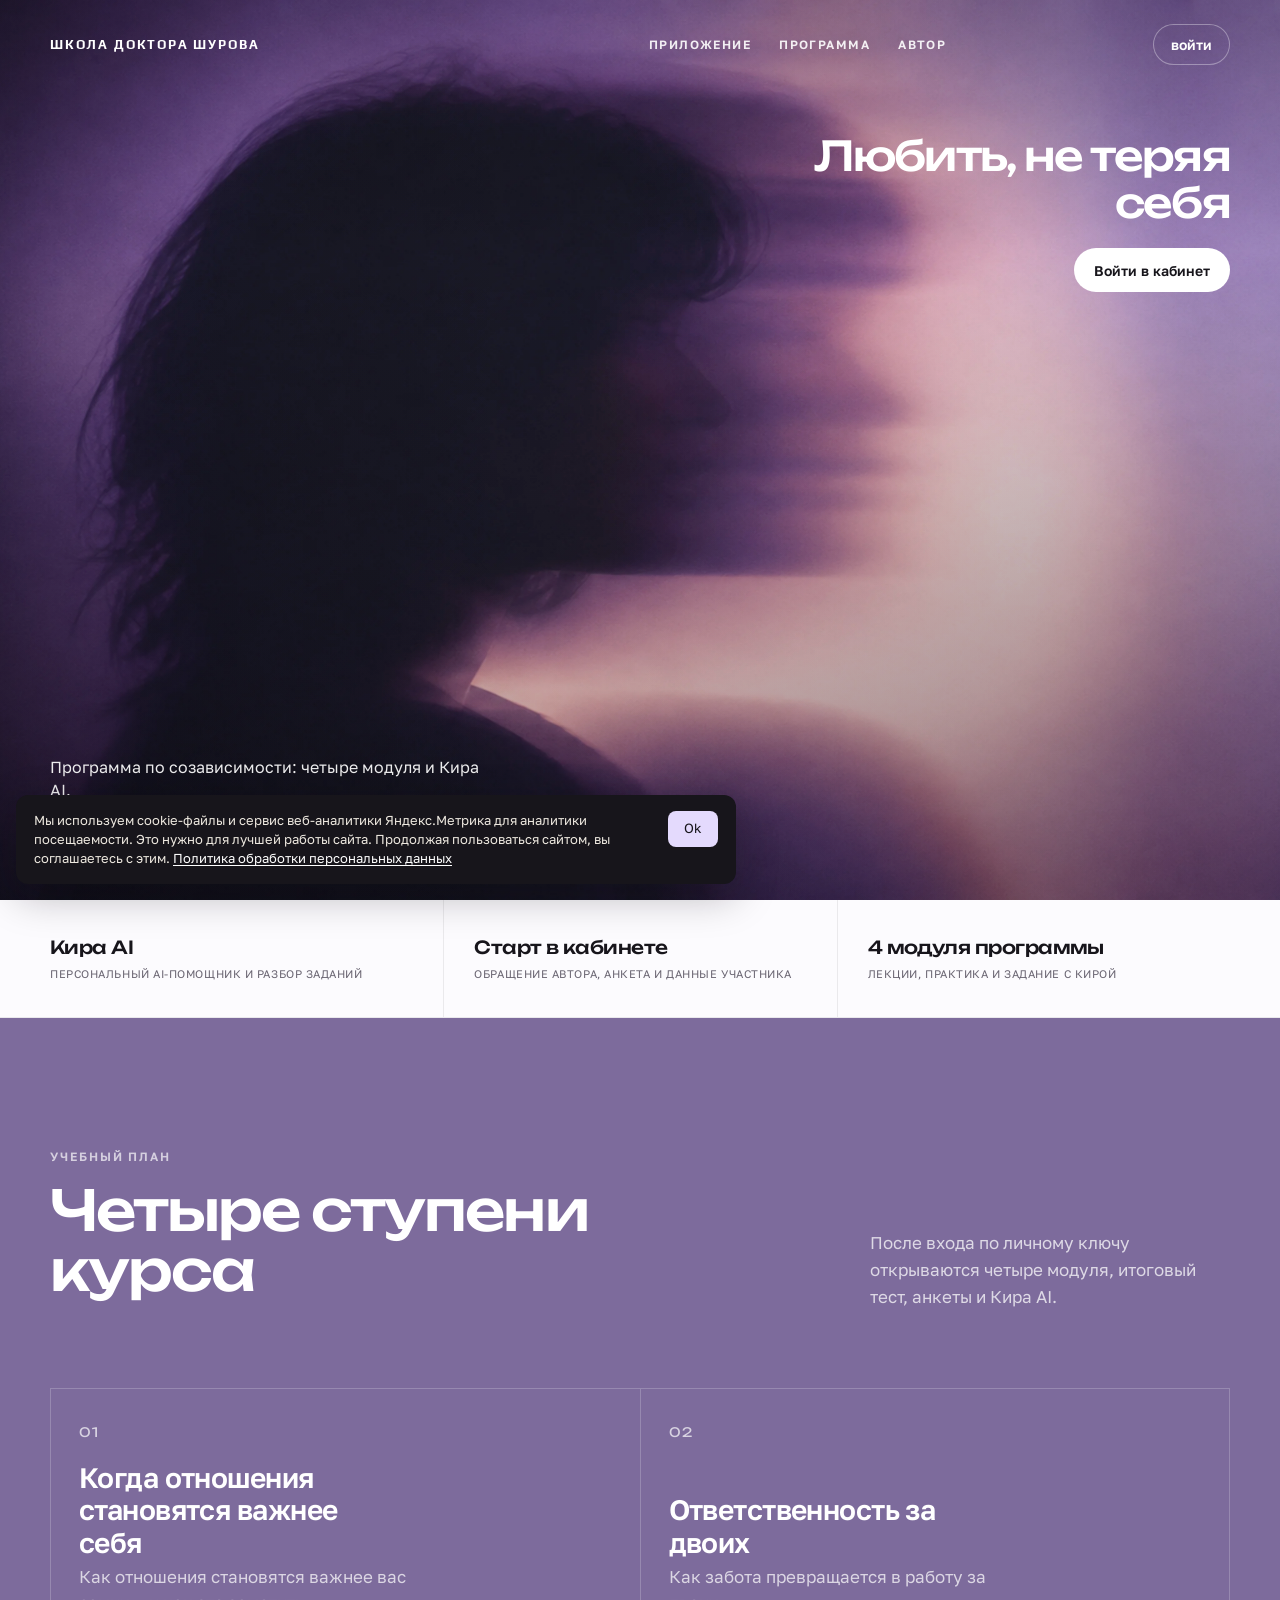
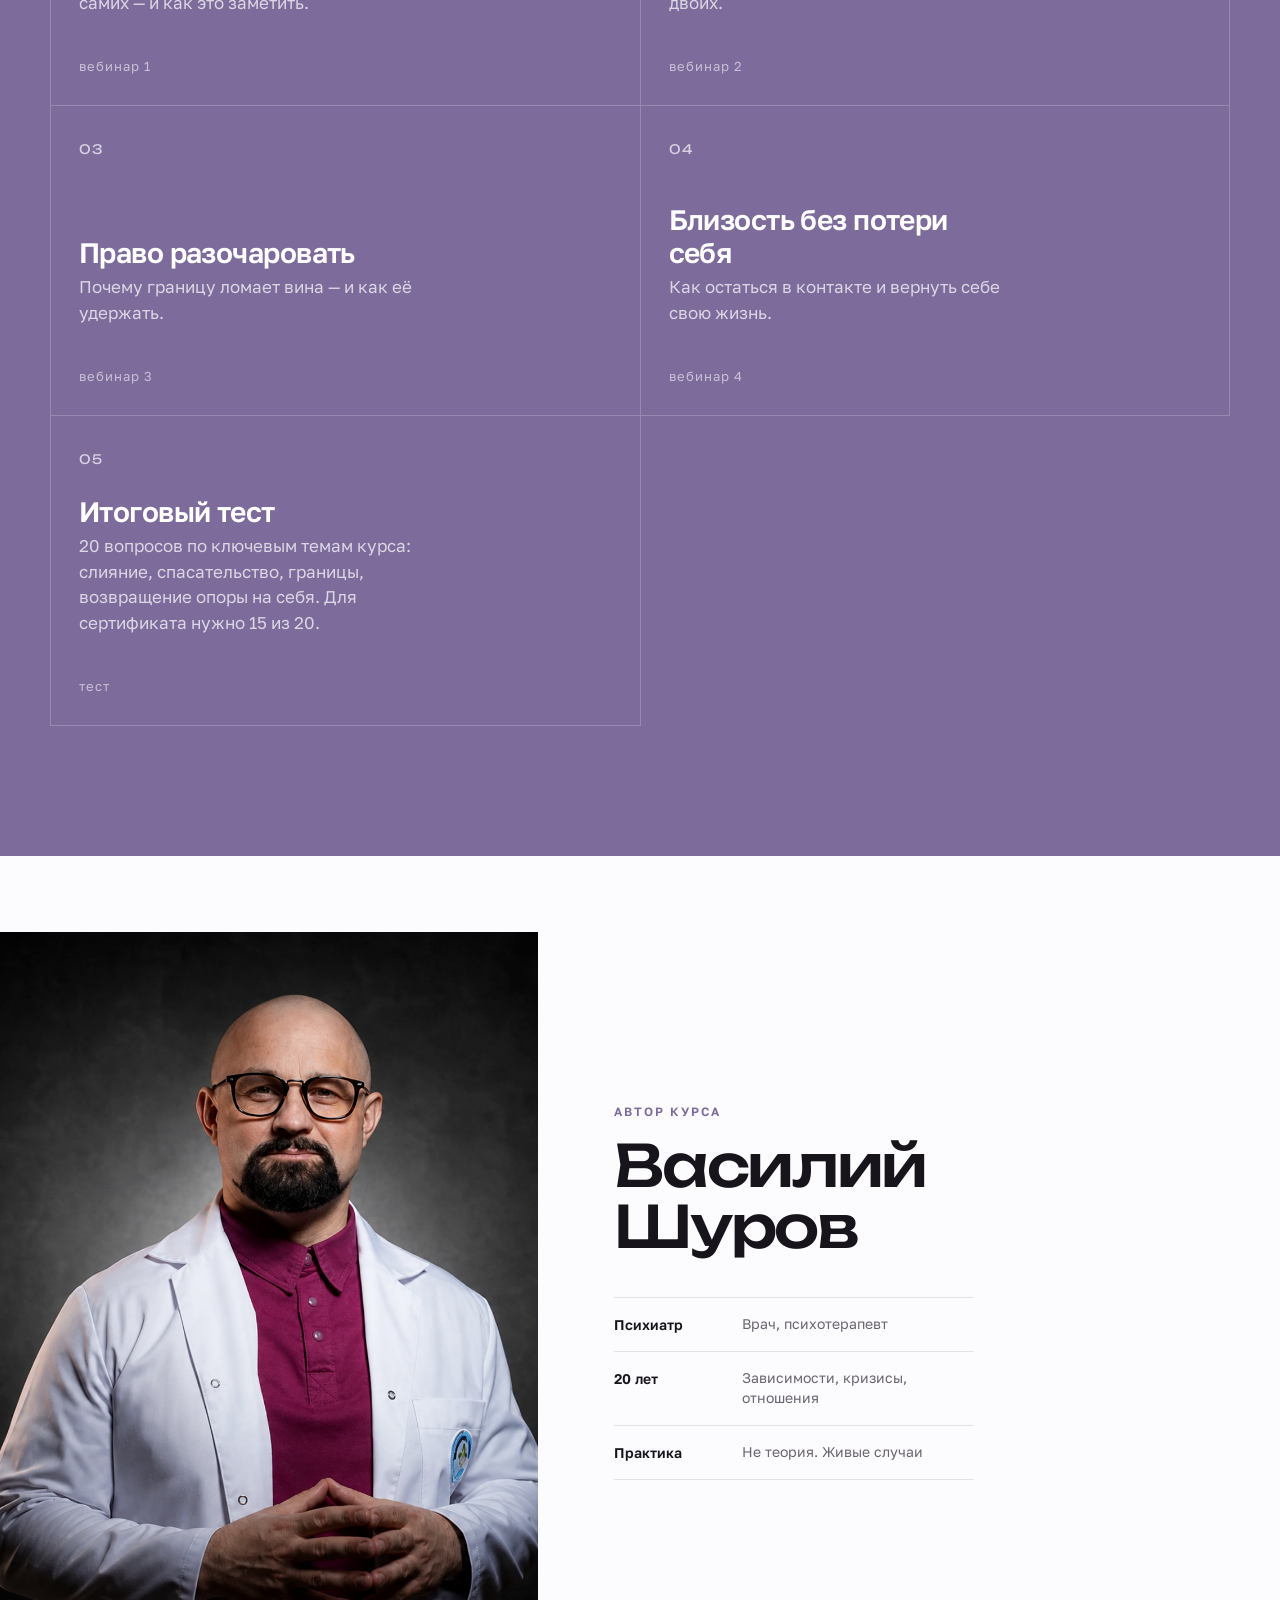
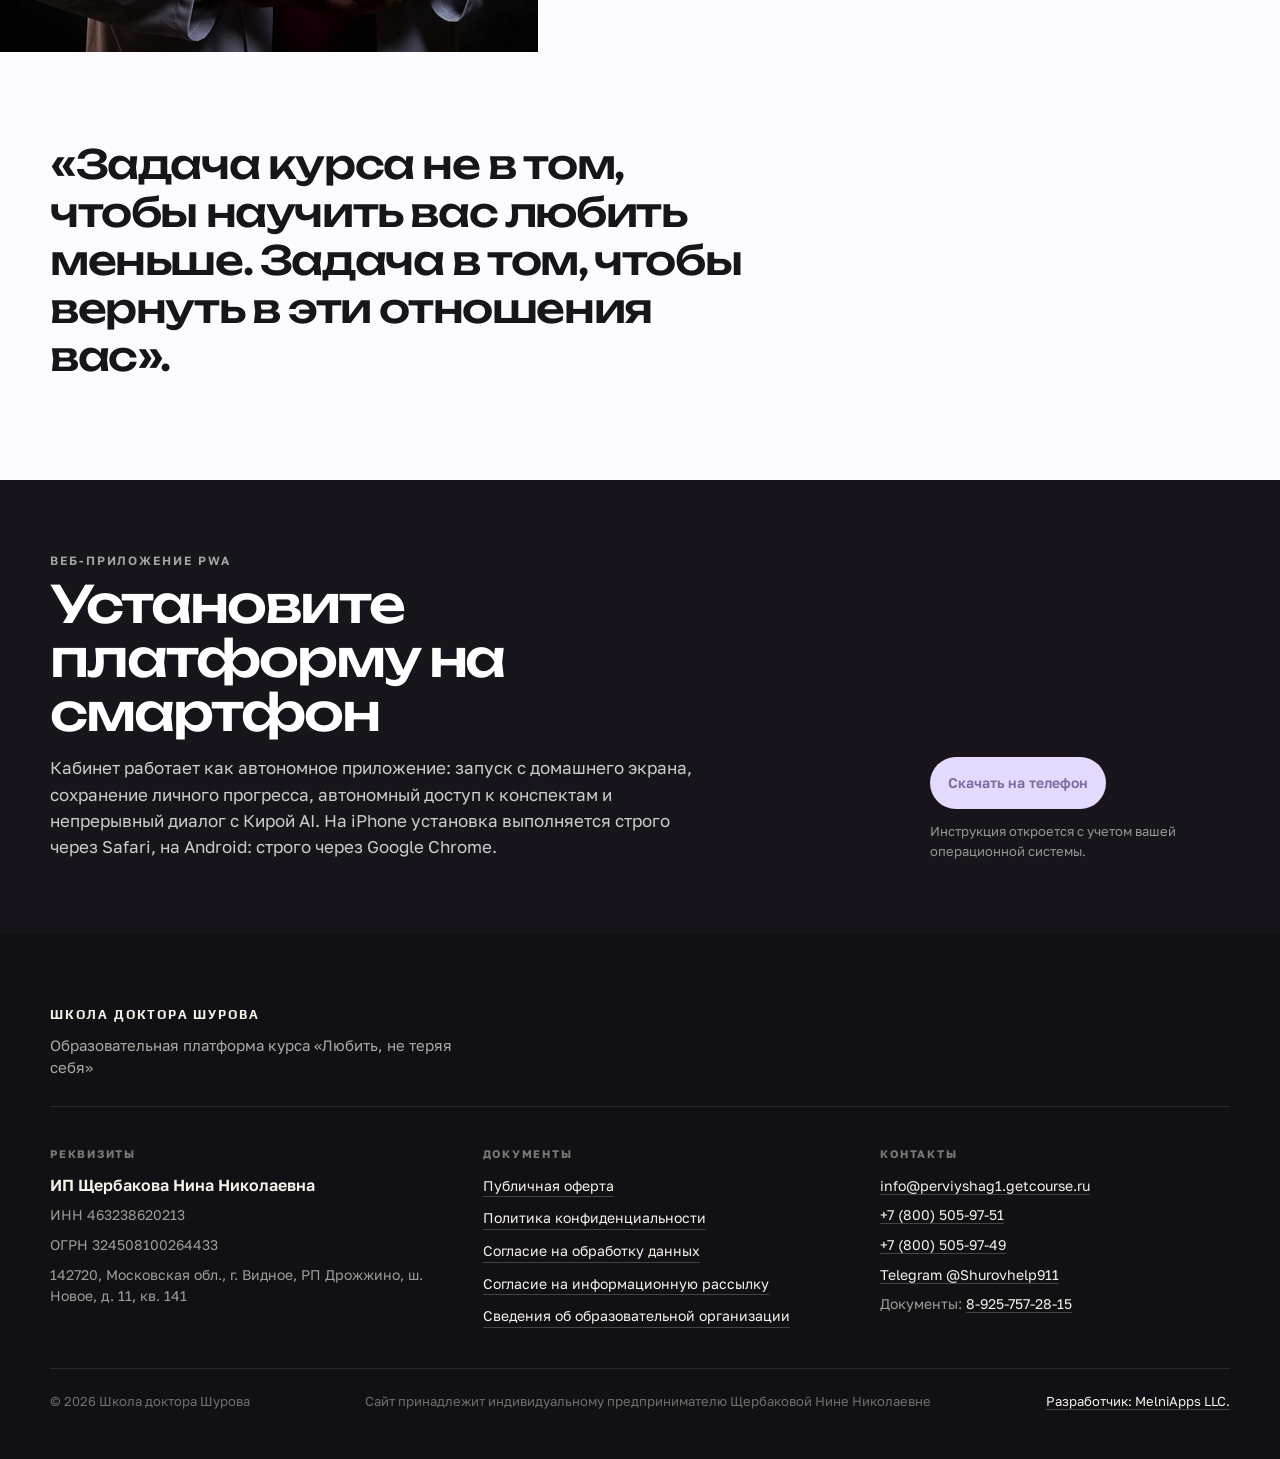
==== commit e08c502a: "Кабинет: автоповтор входа и чата при обрыве соединения Co-authored-by: Cursor <cursoragent@cursor.co" ====
--- a/index.html
+++ b/index.html
@@ -2,7 +2,7 @@
 <html lang="ru">
 <head>
   <meta charset="UTF-8" />
-  <meta name="viewport" content="width=device-width, initial-scale=1.0, viewport-fit=cover, interactive-widget=resizes-content" />
+  <meta name="viewport" content="width=device-width, initial-scale=1.0, viewport-fit=cover" />
   <link rel="preload" as="image" href="assets/hello-loop.jpg" />
   <link rel="preload" as="video" href="assets/hello-loop.mp4" type="video/mp4" />
   <meta name="theme-color" content="#ffffff" />
@@ -63,7 +63,7 @@
   <link rel="apple-touch-icon" sizes="180x180" href="/assets/apple-touch-icon.png" />
   <link rel="icon" type="image/png" sizes="192x192" href="/assets/pwa-192.png" />
   <link href="https://fonts.googleapis.com/css2?family=Golos+Text:wght@400;500;600;700&family=Play:wght@400;700&family=Unbounded:wght@400;500;600;700&display=swap" rel="stylesheet" />
-  <link rel="stylesheet" href="styles.css?v=76" />
+  <link rel="stylesheet" href="styles.css?v=77" />
 </head>
 <body>
   <div id="app"></div>
@@ -105,6 +105,6 @@
     <button type="button" id="cookieOk">Ok</button>
   </div>
   <script src="course.js?v=24"></script>
-  <script src="app.js?v=92"></script>
+  <script src="app.js?v=95"></script>
 </body>
 </html>
--- a/styles.css
+++ b/styles.css
@@ -2245,18 +2245,6 @@
   }
   body.is-kira.kb-open .cookie-bar { display: none !important; }
   body.is-kira.kb-open .app-dock { display: none !important; }
-  body.is-kira.kb-open .chat-in {
-    position: fixed;
-    left: 12px;
-    right: 12px;
-    bottom: var(--kb, 0px);
-    top: auto;
-    z-index: 80;
-    width: auto;
-    padding: 8px 0 10px;
-    background: #f7f4ee;
-  }
-  body.is-kira.kb-open .chat-log { padding-bottom: 84px; }
   body.has-cookie.is-kira .chat-in { bottom: auto; }
   body.has-cookie .main { padding-bottom: calc(156px + env(safe-area-inset-bottom, 0px)); }
   body.has-cookie.is-kira .main { padding-bottom: 8px; }
@@ -3009,6 +2997,12 @@
     background: #f7f4ee;
   }
 }
+@media (display-mode: standalone) and (max-width: 720px) {
+  body.is-kira #app {
+    height: var(--app-h, 100dvh);
+    max-height: var(--app-h, 100dvh);
+  }
+}
 
 body.rail-slim .lesson-rail,
 body.rail-slim .step-rail {
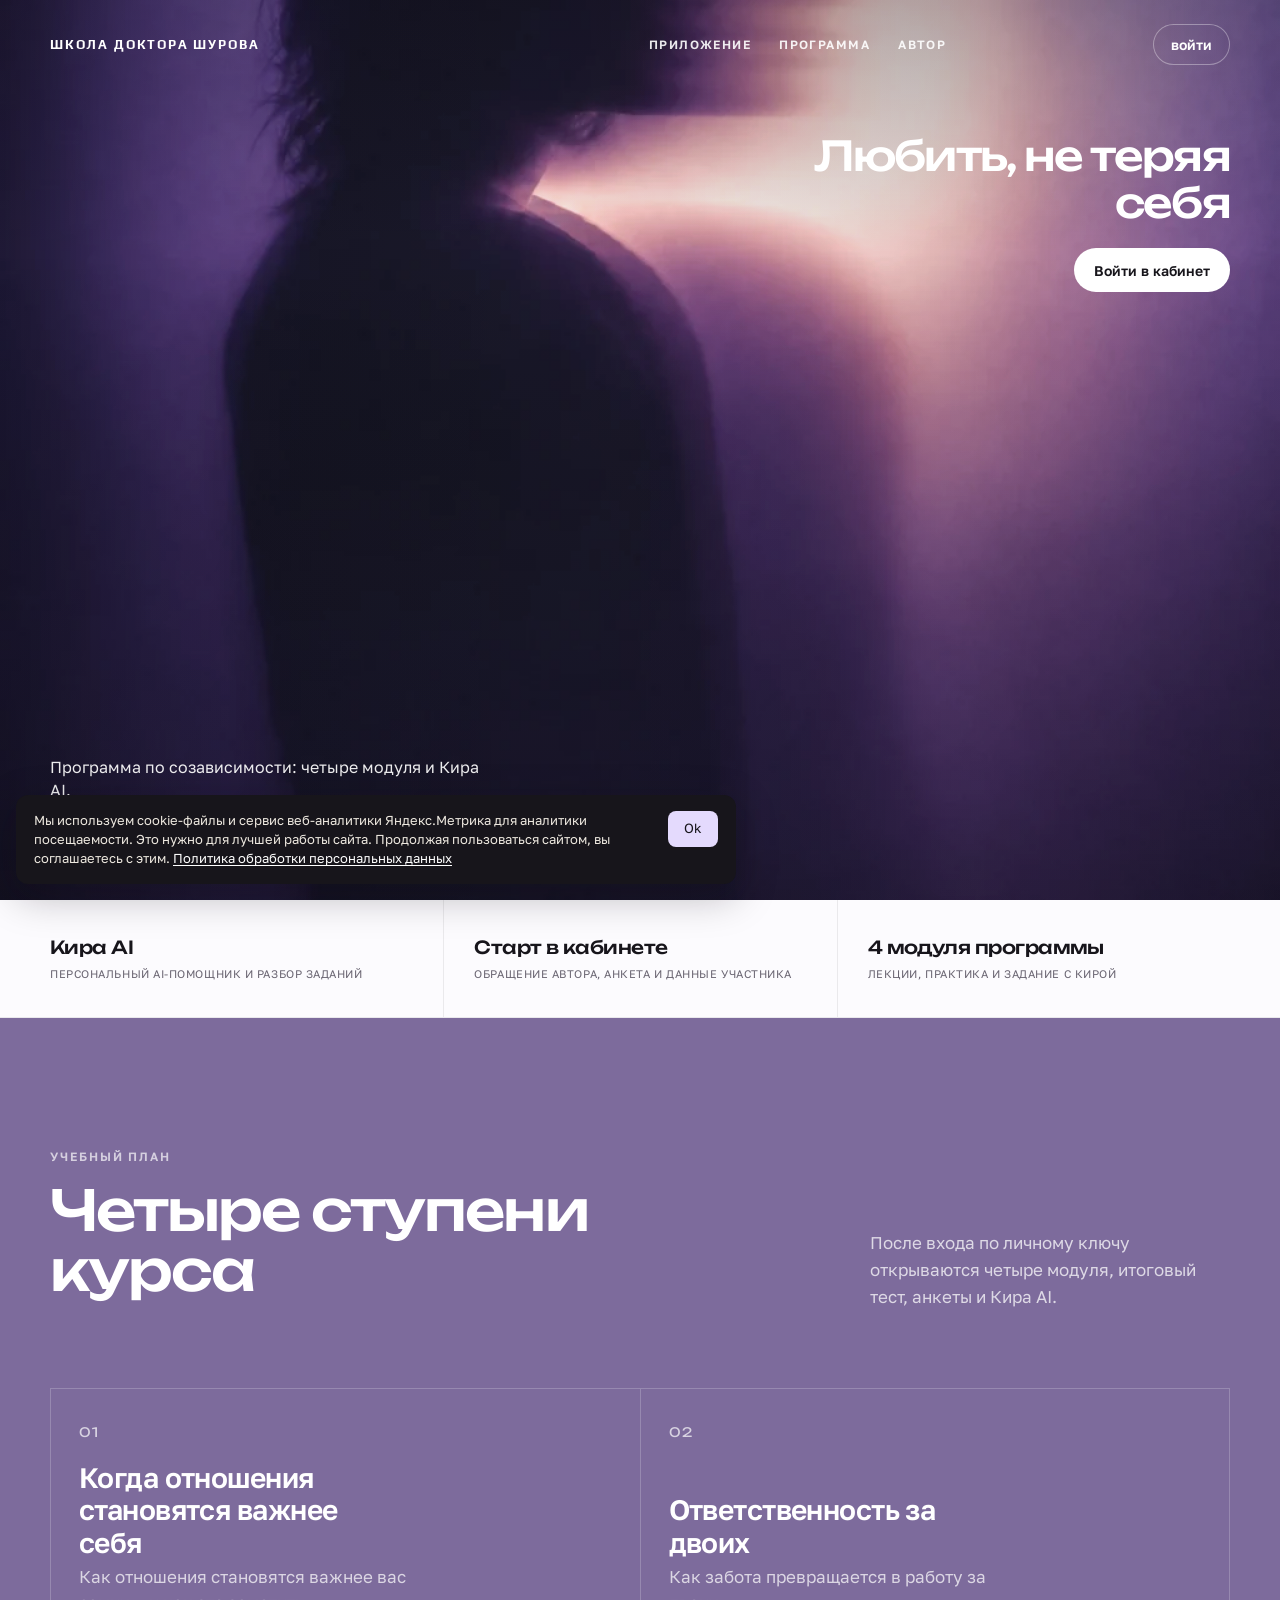
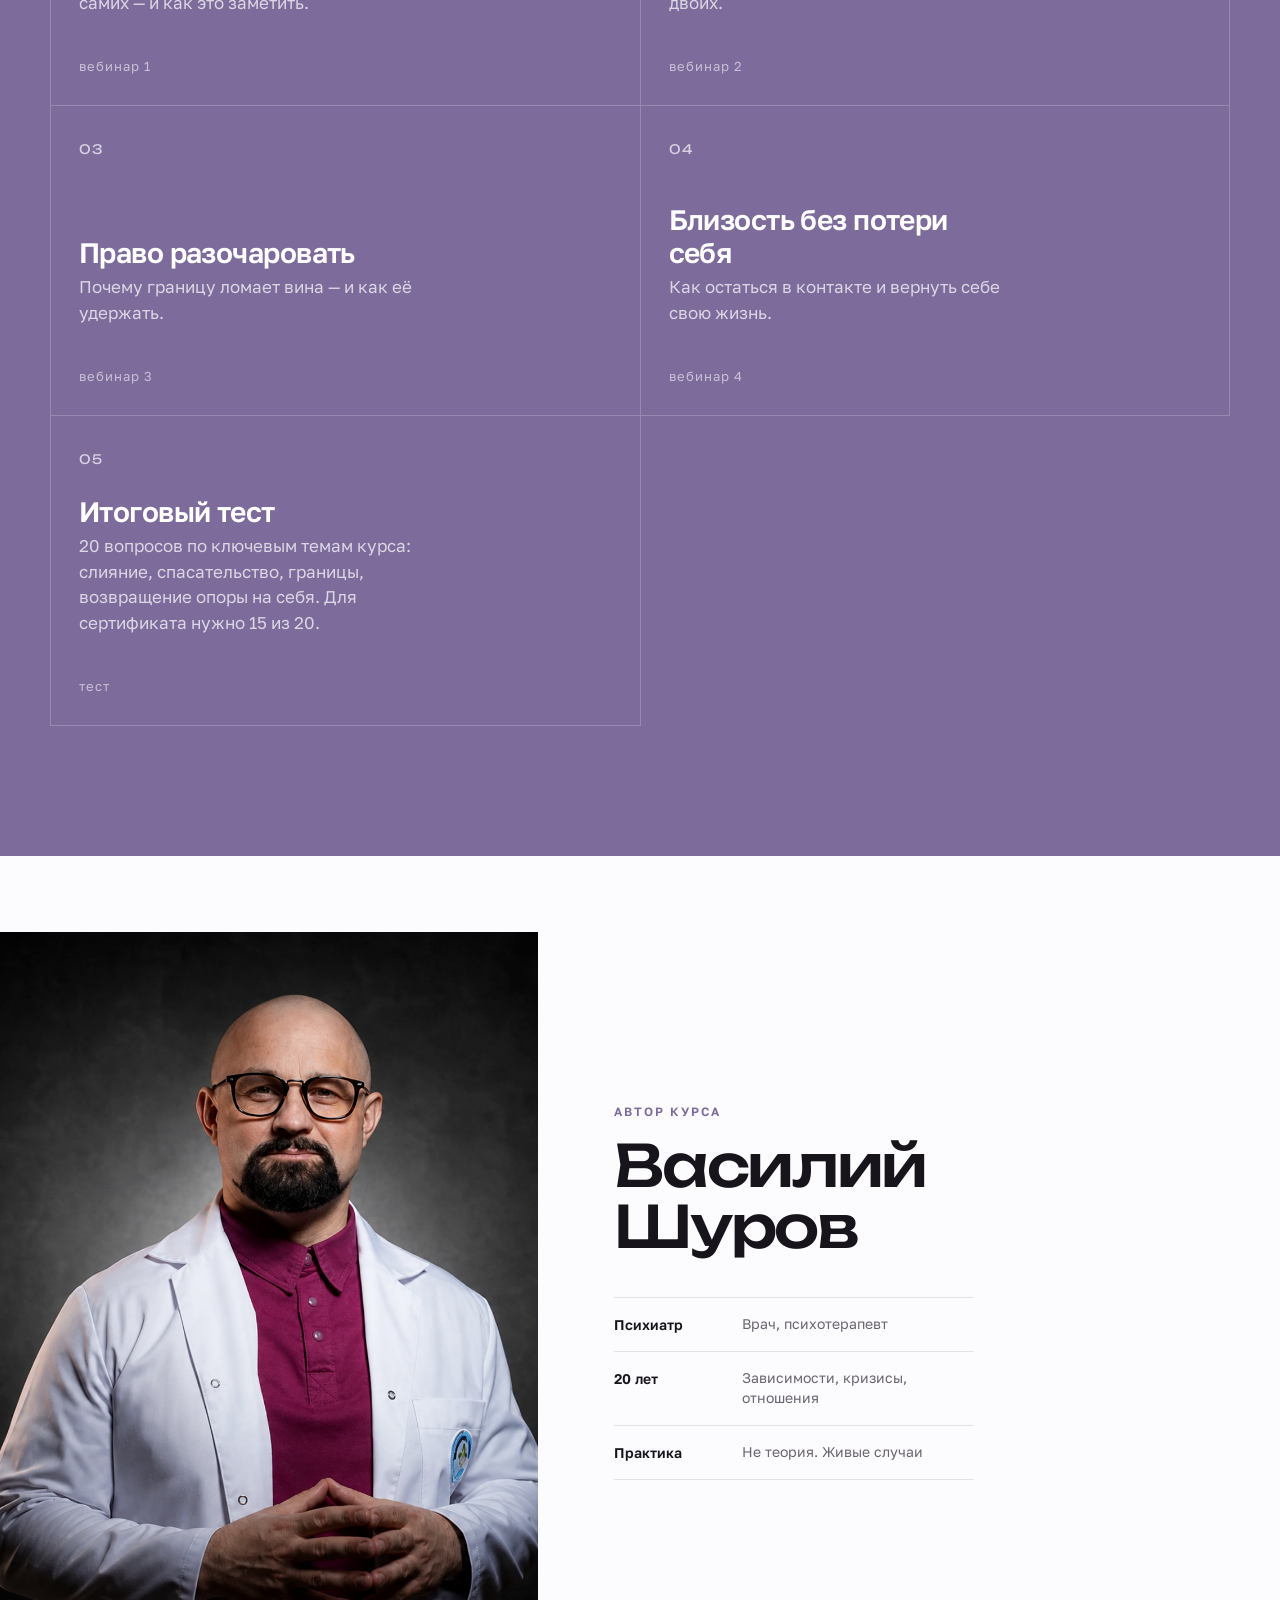
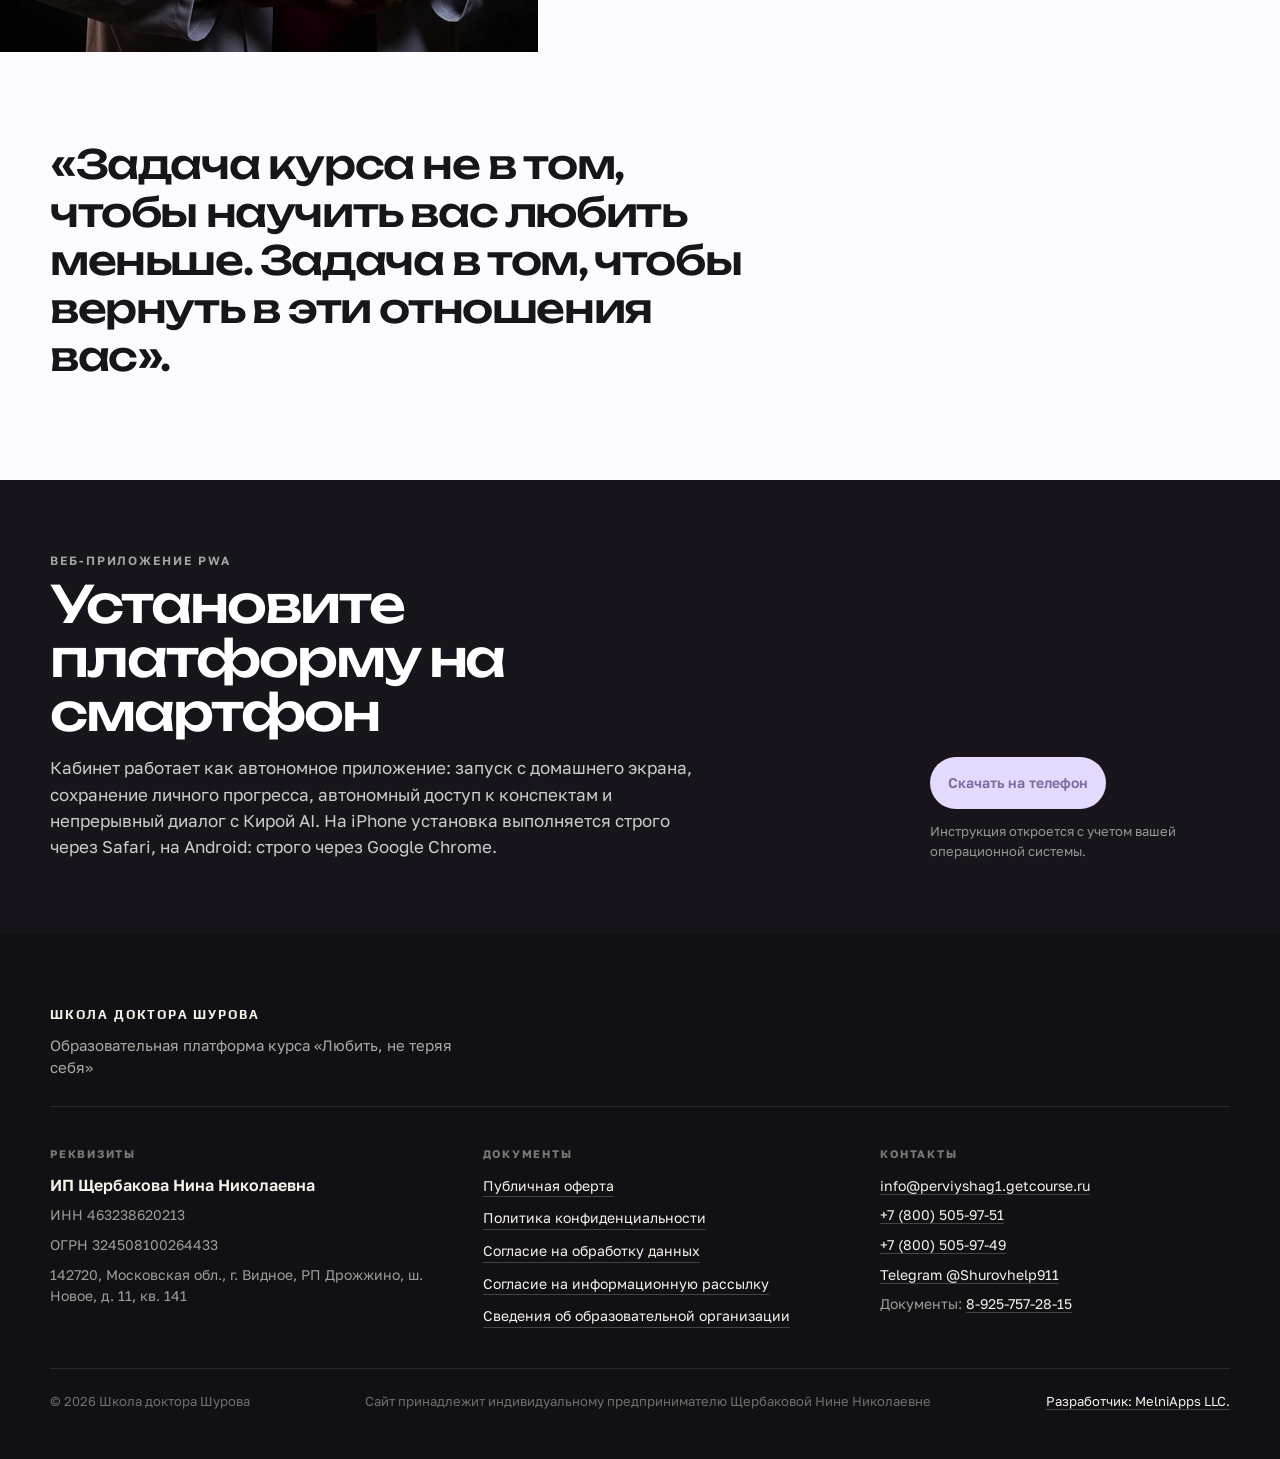
==== commit 7bad2766: "Кабинет: открыт модуль 4, лекция, видео и задание Co-authored-by: Cursor <cursoragent@cursor.com>" ====
--- a/index.html
+++ b/index.html
@@ -57,7 +57,7 @@
       }, { passive: false });
     })();
   </script>
-  <script src="config.js?v=7"></script>
+  <script src="config.js?v=8"></script>
   <link rel="manifest" href="/manifest.webmanifest" />
   <link rel="apple-touch-icon" sizes="180x180" href="/apple-touch-icon.png" />
   <link rel="apple-touch-icon" sizes="180x180" href="/assets/apple-touch-icon.png" />
@@ -104,7 +104,7 @@
     <p>Мы используем cookie-файлы и сервис веб-аналитики Яндекс.Метрика для аналитики посещаемости. Это нужно для лучшей работы сайта. Продолжая пользоваться сайтом, вы соглашаетесь с этим. <a href="https://tvoi-shag.online/docs/policy" target="_blank" rel="noopener">Политика обработки персональных данных</a></p>
     <button type="button" id="cookieOk">Ok</button>
   </div>
-  <script src="course.js?v=24"></script>
-  <script src="app.js?v=95"></script>
+  <script src="course.js?v=25"></script>
+  <script src="app.js?v=97"></script>
 </body>
 </html>
